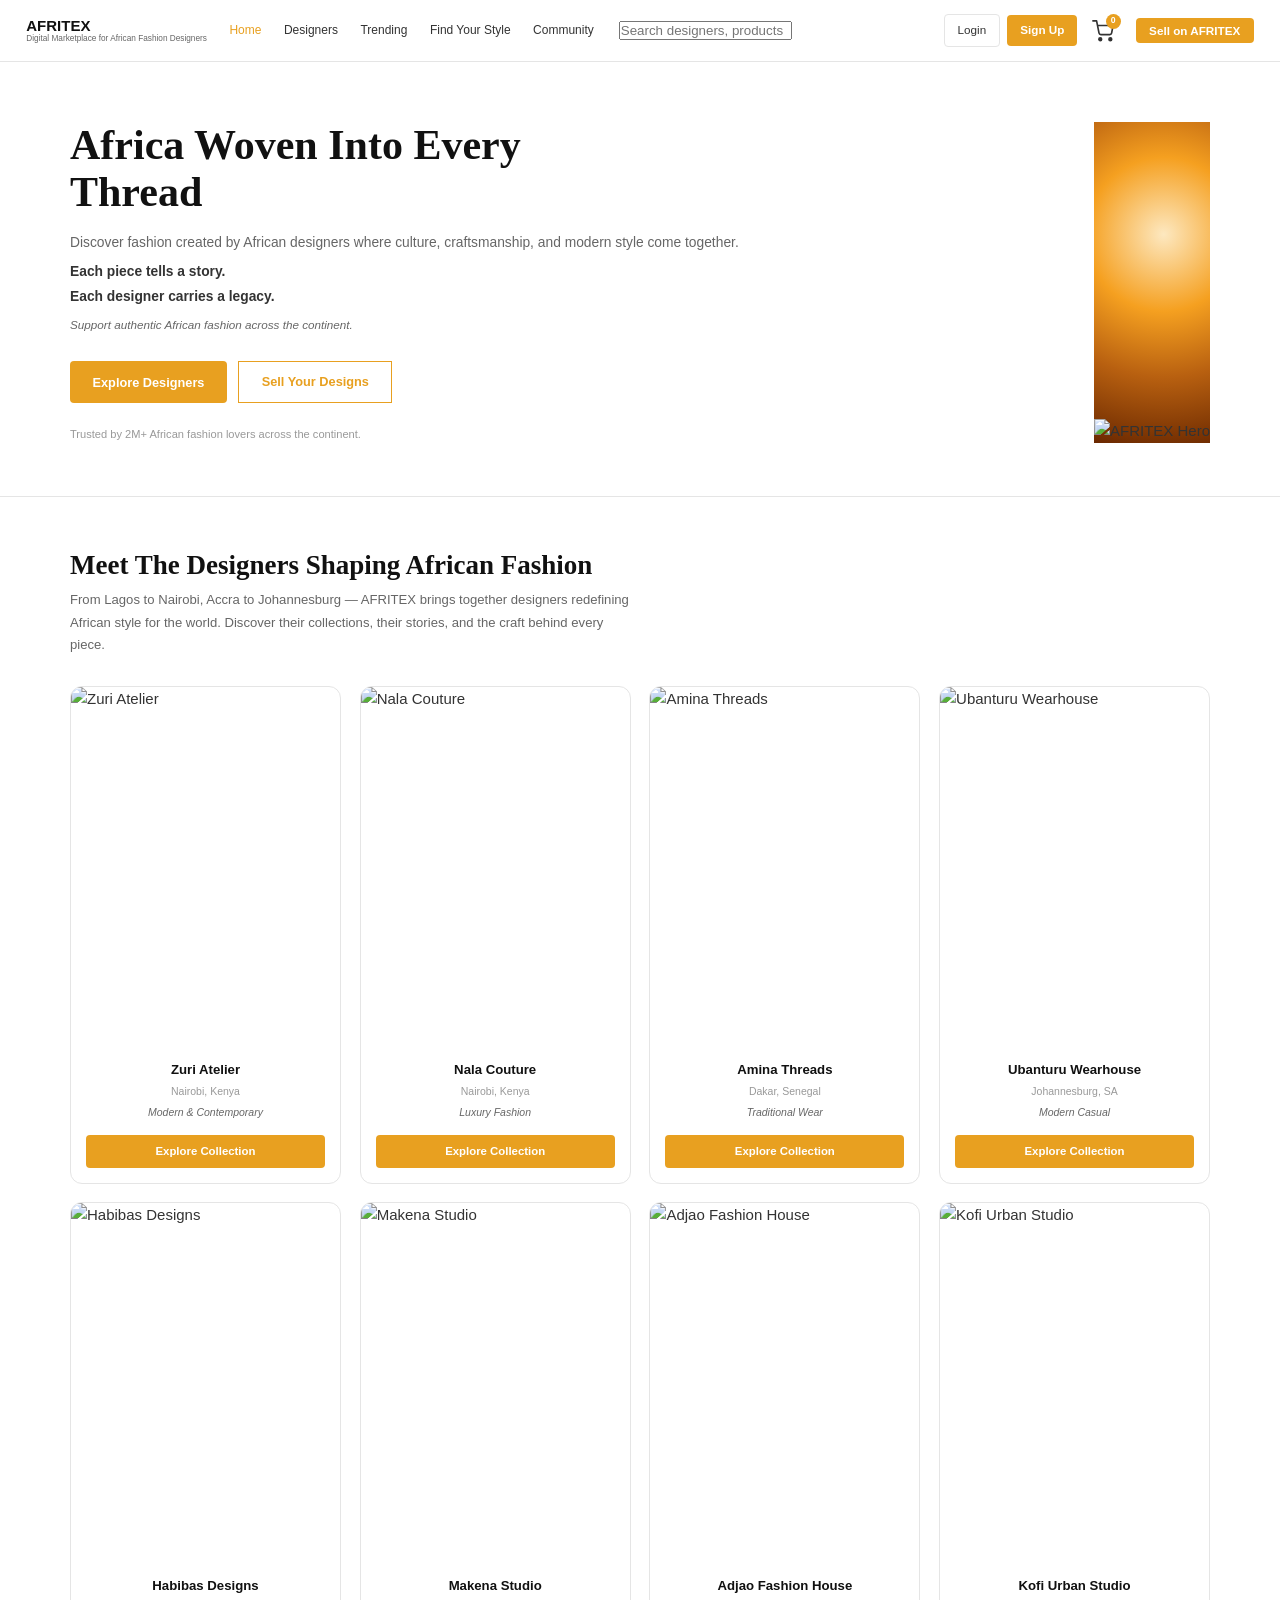
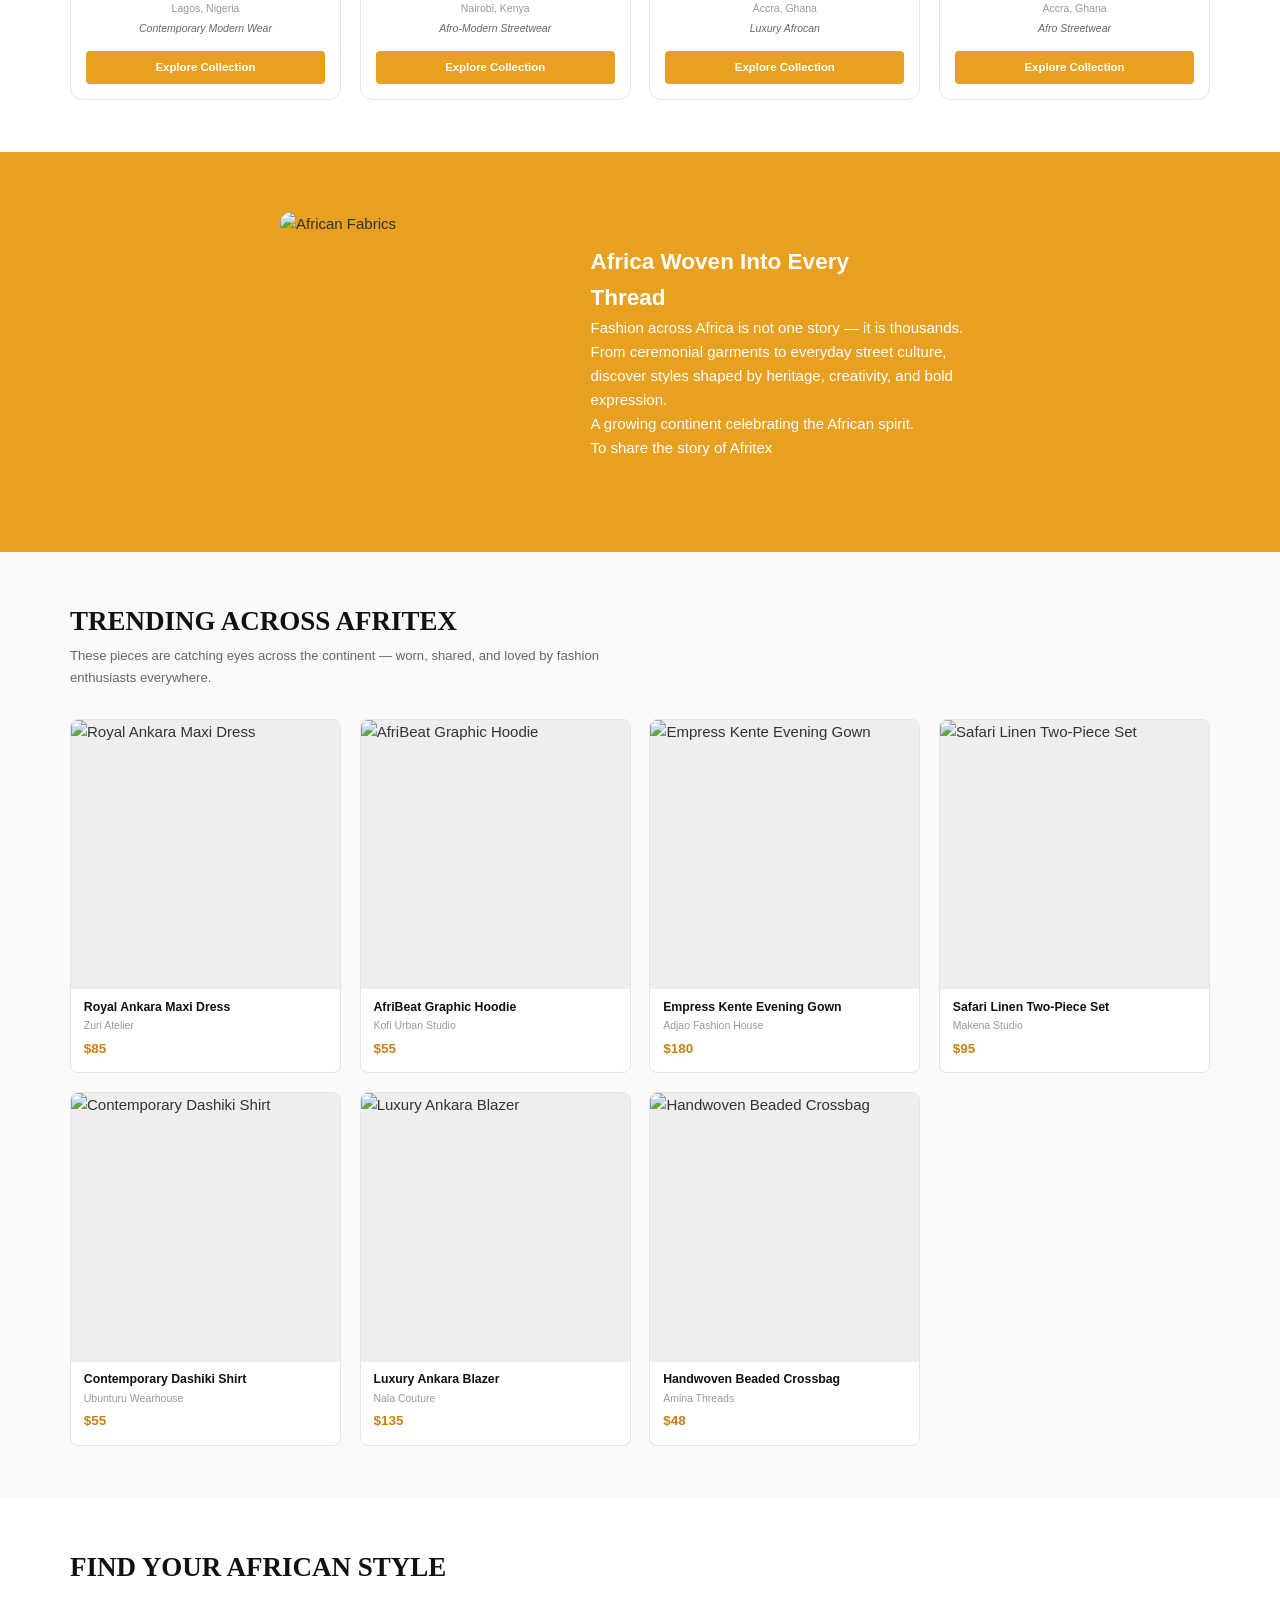
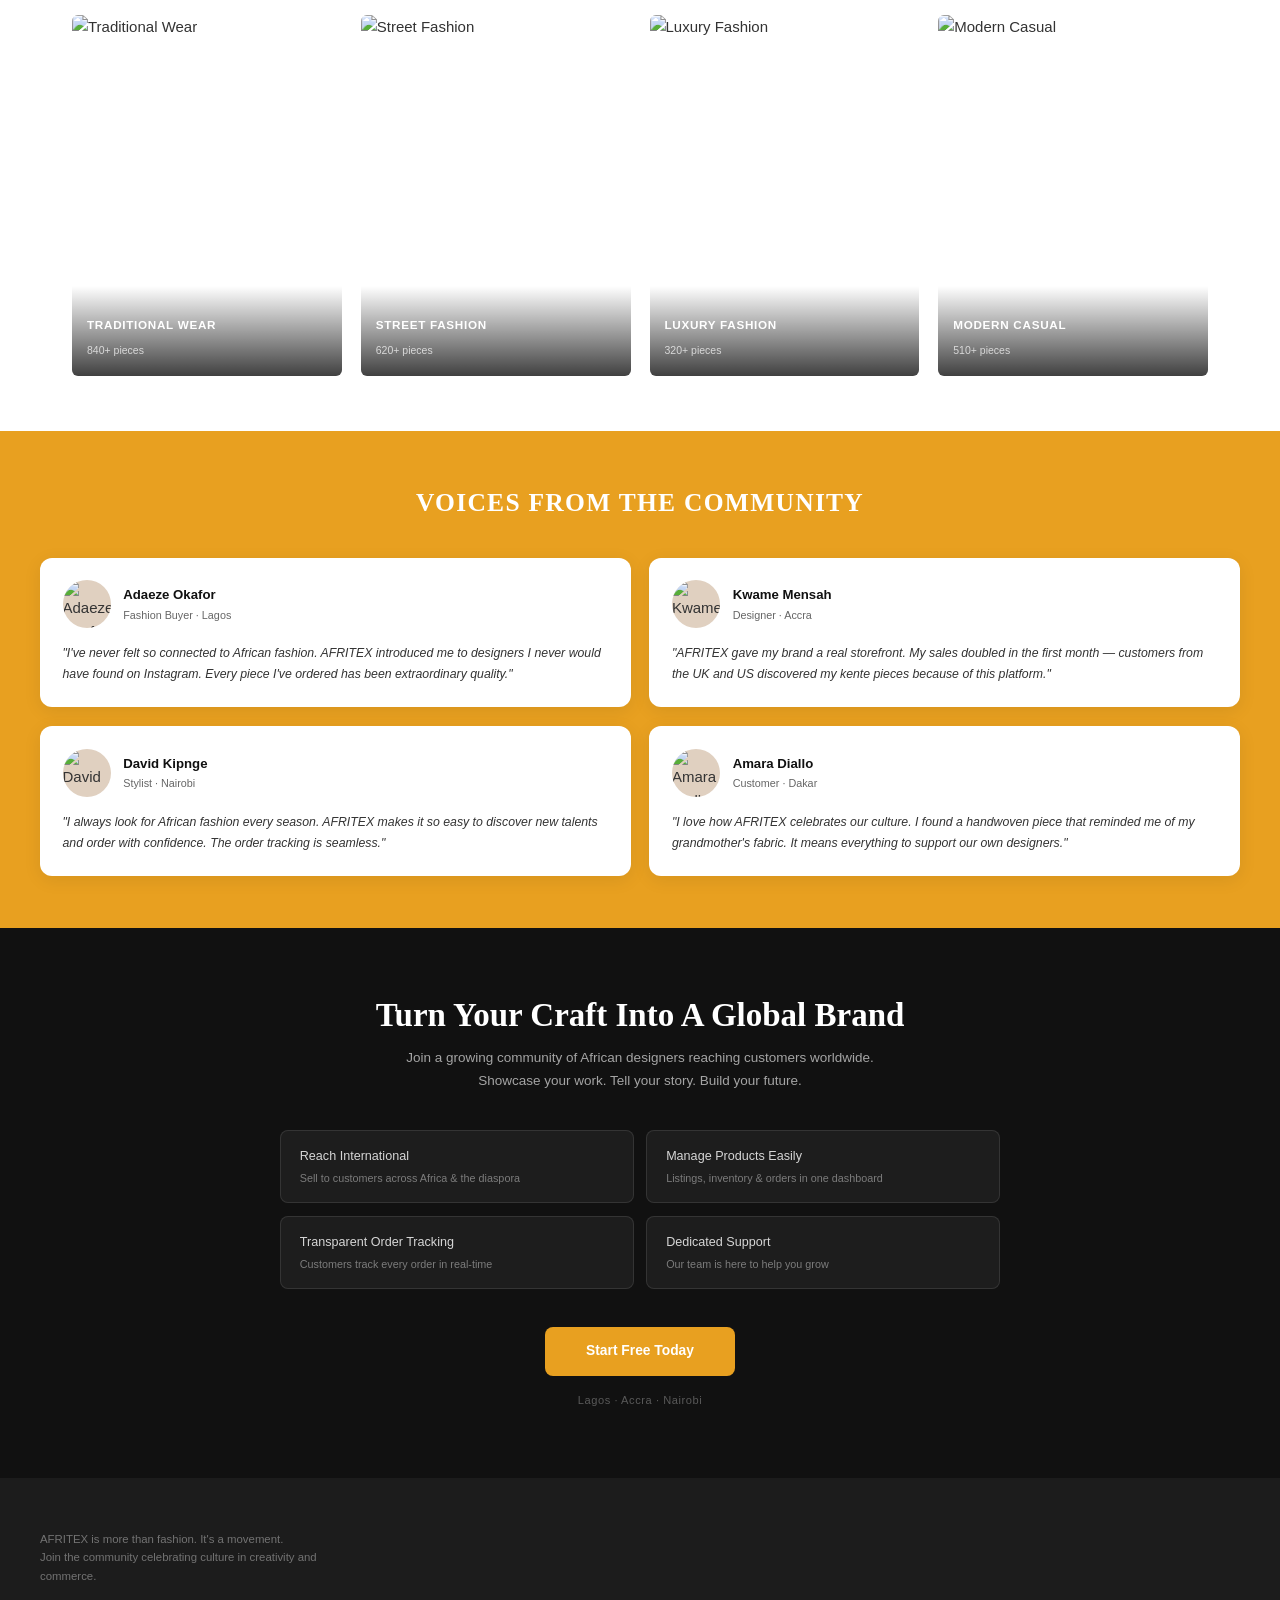
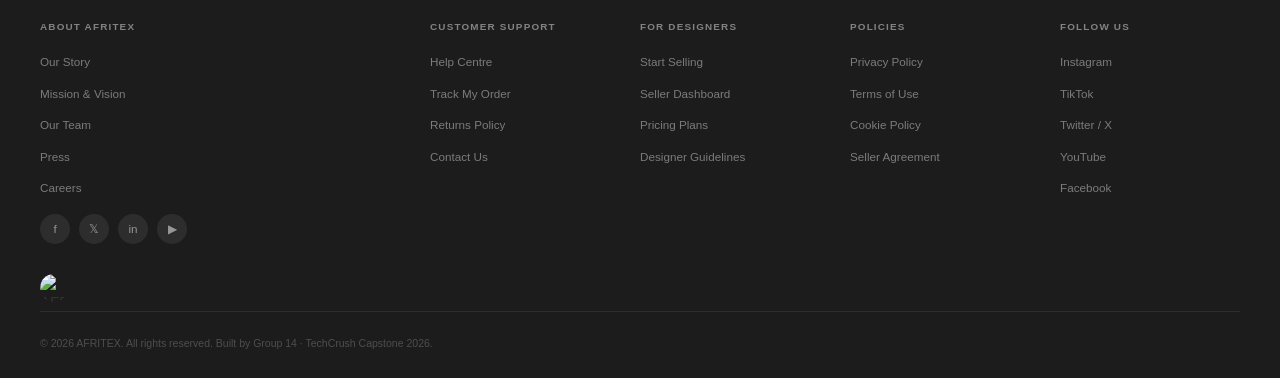
==== index.html @ 6bf1d545 "AFRITEX-GROUP-14-CAPSTONE-PROJECT" ====
<!DOCTYPE html>
<html lang="en">
<head>
  <meta charset="UTF-8"/>
  <meta name="viewport" content="width=device-width, initial-scale=1.0"/>
  <title>AFRITEX — Africa Woven Into Every Thread</title>
  <link rel="stylesheet" href="styles/style.css"/>

  <style>
    /* ── CART FIX ── */
    .topbar-cart {
      position: relative;
      display: flex; align-items: center; justify-content: center;
      width: 36px; height: 36px; cursor: pointer;
    }
    .topbar-cart svg { width: 22px; height: 22px; }
    .cart-badge {
      position: absolute; top: 1px; right: 0px;
      width: 15px; height: 15px;
      background: #E8A020; color: #fff;
      font-size: .58rem; font-weight: 700; border-radius: 50%;
      display: flex; align-items: center; justify-content: center;
      font-family: 'Poppins', sans-serif;
    }

    /* ── HERO IMAGE ── */
    .hero-image {
      width: 210px; height: 210px; border-radius: 50%;
      overflow: hidden; flex-shrink: 0;
    }
    .hero-img-wrap {
      width: 100%; height: 100%;
      background: radial-gradient(circle at 60% 35%, #fde8c0 0%, #f5a020 35%, #b86010 65%, #6a2800 100%);
      display: flex; align-items: flex-end; justify-content: center; overflow: hidden;
    }
    .hero-img-wrap svg { width: 78%; height: 88%; }

    /* ── DESIGNER PHOTO CARDS ── */
    .designer-card-img { width: 100%; aspect-ratio: 1/1; overflow: hidden; }
    .d-photo {
      width: 100%; height: 100%;
      display: flex; align-items: flex-end; justify-content: center; overflow: hidden;
    }
    .d-photo svg { width: 70%; height: 88%; }
    .dp1 { background: linear-gradient(170deg,#e0b090 0%,#a06040 45%,#5a2810 100%); }
    .dp2 { background: linear-gradient(170deg,#c89870 0%,#886040 45%,#4a2810 100%); }
    .dp3 { background: linear-gradient(170deg,#e8d0a0 0%,#c09860 45%,#785828 100%); }
    .dp4 { background: linear-gradient(170deg,#b07850 0%,#784830 45%,#3a1808 100%); }
    .dp5 { background: linear-gradient(170deg,#c08860 0%,#885040 45%,#502018 100%); }
    .dp6 { background: linear-gradient(170deg,#d0a878 0%,#a07040 45%,#603018 100%); }
    .dp7 { background: linear-gradient(170deg,#c08870 0%,#906050 45%,#502818 100%); }
    .dp8 { background: linear-gradient(170deg,#b89070 0%,#906850 45%,#504030 100%); }

    /* ── PRODUCT PHOTOS ── */
    .product-card-img { width: 100%; aspect-ratio: 1/1; overflow: hidden; }
    .p-photo {
      width: 100%; height: 100%;
      display: flex; align-items: center; justify-content: center;
    }
    .p-photo svg { width: 58%; height: 72%; filter: drop-shadow(0 6px 14px rgba(0,0,0,.28)); }
    .pp1 { background: linear-gradient(145deg,#f5a030 0%,#c06010 50%,#7a3000 100%); }
    .pp2 { background: linear-gradient(145deg,#2a5a20 0%,#183a10 55%,#0a1808 100%); }
    .pp3 { background: linear-gradient(145deg,#4a1060 0%,#2a0838 55%,#180420 100%); }
    .pp4 { background: linear-gradient(145deg,#c0a020 0%,#806800 55%,#403400 100%); }
    .pp5 { background: linear-gradient(145deg,#183860 0%,#102040 55%,#081018 100%); }
    .pp6 { background: linear-gradient(145deg,#8a1010 0%,#501010 55%,#280808 100%); }
    .pp7 { background: linear-gradient(145deg,#285020 0%,#183810 55%,#0c2008 100%); }

    /* ── STYLE CARDS ── */
    .style-card { border-radius:8px; overflow:hidden; position:relative; aspect-ratio:3/4; cursor:pointer; }
    .s-photo {
      width:100%; height:100%;
      display:flex; align-items:flex-end; justify-content:center;
      overflow:hidden; transition: transform .35s ease;
    }
    .style-card:hover .s-photo { transform: scale(1.05); }
    .s-photo svg { width:65%; height:82%; }
    .sp1 { background: linear-gradient(165deg,#c8a060 10%,#7a4820 55%,#2a1008 100%); }
    .sp2 { background: linear-gradient(165deg,#6080c0 10%,#304080 55%,#101840 100%); }
    .sp3 { background: linear-gradient(165deg,#d4a870 10%,#8a5830 55%,#3a2010 100%); }
    .sp4 { background: linear-gradient(165deg,#b088c0 10%,#6a3880 55%,#2a1040 100%); }

    /* ── FEATURE BANNER IMG ── */
    .feat-img-box {
      width:100%; height:100%; min-height:340px;
      background: linear-gradient(155deg,#1a0a00 0%,#6a2a08 35%,#d08018 65%,#f5b030 85%,#e8c860 100%);
      display:flex; align-items:flex-end; justify-content:center; overflow:hidden;
    }
    .feat-img-box svg { width:52%; height:86%; }

    /* ── TESTIMONIAL AVATARS ── */
    .testimonial-avatar {
      width:48px; height:48px; border-radius:50%;
      overflow:hidden; flex-shrink:0;
      display:flex; align-items:flex-end; justify-content:center;
    }
    .testimonial-avatar svg { width:80%; height:85%; }
    .tav1 { background: linear-gradient(155deg,#d4906a,#8a4820); }
    .tav2 { background: linear-gradient(155deg,#a07850,#503818); }
    .tav3 { background: linear-gradient(155deg,#c8a878,#785838); }
    .tav4 { background: linear-gradient(155deg,#b07858,#603828); }
  </style>
</head>
<body>

  <!-- ═══════════════════════════════════════
       MOBILE NAV OVERLAY
  ═══════════════════════════════════════ -->
  <nav class="mobile-nav" id="mobileNav">
    <a href="#designers">Designers</a>
    <a href="#trending">Trending</a>
    <a href="#styles">Find Your Style</a>
    <a href="#community">Community</a>
    <div class="mobile-auth">
      <a href="pages/customersignin.html" class="btn-login-mobile">Login</a>
      <a href="pages/customersignup.html" class="btn-signup-mobile">Sign Up</a>
    </div>
    <a href="pages/designersignup.html" class="btn-sell mobile-sell">Sell on AFRITEX</a>
  </nav>

  <!-- ═══════════════════════════════════════
       TOPBAR
  ═══════════════════════════════════════ -->
  <header class="topbar" id="topbar">
    <div class="topbar-inner">

      <!-- Logo -->
      <a href="index.html" class="topbar-logo">
        <div class="logo-text-wrap">
          <span class="logo-name">AFRITEX</span>
          <span class="logo-sub">Digital Marketplace for African Fashion Designers</span>
        </div>
      </a>

      <!-- Nav -->
      <nav class="topbar-nav">
        <a href="index.html" class="active">Home</a>
        <a href="#designers">Designers</a>
        <a href="#trending">Trending</a>
        <a href="#styles">Find Your Style</a>
        <a href="#community">Community</a>
      </nav>
      <nav class="navbar">
  <input type="text" placeholder="Search designers, products" />
</nav>
      <!-- SHOPPING CART SVG -->
      <div 
        <svg viewBox="0 0 24 24" fill="none" xmlns="http://www.w3.org/2000/svg">
          <path d="M1 1h4l2.68 13.39a2 2 0 0 0 2 1.61h9.72a2 2 0 0 0 2-1.61L23 6H6"
                stroke="#333" stroke-width="1.8" stroke-linecap="round" stroke-linejoin="round"/>
          <circle cx="9" cy="21" r="1.5" fill="#333"/>
          <circle cx="20" cy="21" r="1.5" fill="#333"/>
        </svg>
      </div>
      <!-- Actions -->
      <div class="topbar-actions">
        <a href="pages/customersignin.html" class="btn-login">Login</a>
        <a href="pages/customersignup.html" class="btn-signup">Sign Up</a>

        <!-- Cart -->
        <div class="topbar-cart">
          <svg viewBox="0 0 24 24" fill="none" stroke="#333" stroke-width="1.8" stroke-linecap="round" stroke-linejoin="round">
            <path d="M1 1h4l2.68 13.39a2 2 0 0 0 2 1.61h9.72a2 2 0 0 0 2-1.61L23 6H6"/>
            <circle cx="9" cy="21" r="1.5" fill="#333"/>
            <circle cx="20" cy="21" r="1.5" fill="#333"/>
          </svg>
          <span class="cart-badge">0</span>
        </div>

        <!-- Hamburger -->
        <button class="hamburger-btn" onclick="toggleMobileNav()">
  <span></span>
  <span></span>
  <span></span>
</button>
      </div>
      <button class="btn-sell"> <a href="pages/designersignup.html">Sell on AFRITEX</a></button>
    </div>
  </header>

  <!-- ═══════════════════════════════════════
       HERO
  ═══════════════════════════════════════ -->
  <section class="hero">
    <div class="hero-content reveal">
      <h1 class="hero-title">Africa Woven Into Every<br/>Thread</h1>
      <p class="hero-subtitle">
        Discover fashion created by African designers where culture,
        craftsmanship, and modern style come together.
        <strong>Each piece tells a story.<br/>Each designer carries a legacy.</strong>
      </p>
      <p class="hero-tagline">Support authentic African fashion across the continent.</p>
      <div class="hero-actions">
        <button class="btn-explore">Explore Designers</button>
        <a href="pages/designerdashboard.html" class="btn-sell-designs">Sell Your Designs</a>
      </div>
      <p class="hero-stats">Trusted by 2M+ African fashion lovers across the continent.</p>
    </div>

    <div class="hero-img-wrap reveal">
      <img src="images/Afritex Logo.png" alt="AFRITEX Hero" class="hero-img"/>
    </div>
  </section>

  <hr class="divider"/>

  <!-- ═══════════════════════════════════════
       DESIGNERS SECTION
  ═══════════════════════════════════════ -->
  <section class="designers-section" id="designers">
    <div class="section-wrap">

      <div class="section-header reveal">
        <h2 class="section-title-lg">Meet The Designers Shaping African Fashion</h2>
        <p class="section-desc">From Lagos to Nairobi, Accra to Johannesburg — AFRITEX brings together designers redefining African style for the world. Discover their collections, their stories, and the craft behind every piece.</p>
      </div>

      <!-- Row 1 -->
      <div class="designers-grid">

        <div class="card reveal">
          <img src="images/Zuri Atelier Image.png" alt="Zuri Atelier"/>
          <div class="designer-card-body">
            <div class="designer-name">Zuri Atelier</div>
            <div class="designer-location">Nairobi, Kenya</div>
            <div class="designer-tag">Modern &amp; Contemporary</div>
            <a href="#" class="btn-explore-sm">Explore Collection</a>
          </div>
        </div>

        <div class="card reveal">
          <img src="images/Nala Couture Image.png" alt="Nala Couture"/>
          <div class="designer-card-body">
            <div class="designer-name">Nala Couture</div>
            <div class="designer-location">Nairobi, Kenya</div>
            <div class="designer-tag">Luxury Fashion</div>
            <a href="#" class="btn-explore-sm">Explore Collection</a>
          </div>
        </div>

        <div class="card reveal">
          <img src="images/Amina Threads.png" alt="Amina Threads"/>
          <div class="designer-card-body">
            <div class="designer-name">Amina Threads</div>
            <div class="designer-location">Dakar, Senegal</div>
            <div class="designer-tag">Traditional Wear</div>
            <a href="#" class="btn-explore-sm">Explore Collection</a>
          </div>
        </div>

        <div class="card reveal">
          <img src="images/Ubanturu Image.png" alt="Ubanturu Wearhouse"/>
          <div class="designer-card-body">
            <div class="designer-name">Ubanturu Wearhouse</div>
            <div class="designer-location">Johannesburg, SA</div>
            <div class="designer-tag">Modern Casual</div>
            <a href="#" class="btn-explore-sm">Explore Collection</a>
          </div>
        </div>
      </div>
      <!-- /row 1 -->

      <!-- Row 2 -->
      <div class="designers-grid" style="margin-top:1.25rem;">

        <div class="card reveal">
          <img src="images/Habiba image.png" alt="Habibas Designs"/>
          <div class="designer-card-body">
            <div class="designer-name">Habibas Designs</div>
            <div class="designer-location">Lagos, Nigeria</div>
            <div class="designer-tag">Contemporary Modern Wear</div>
            <a href="#" class="btn-explore-sm">Explore Collection</a>
          </div>
        </div>

        <div class="card reveal">
          <img src="images/makana image.png" alt="Makena Studio"/>
          <div class="designer-card-body">
            <div class="designer-name">Makena Studio</div>
            <div class="designer-location">Nairobi, Kenya</div>
            <div class="designer-tag">Afro-Modern Streetwear</div>
            <a href="#" class="btn-explore-sm">Explore Collection</a>
          </div>
        </div>

        <div class="card reveal">
          <img src="images/Adjao Image.png" alt="Adjao Fashion House"/>
          <div class="designer-card-body">
            <div class="designer-name">Adjao Fashion House</div>
            <div class="designer-location">Accra, Ghana</div>
            <div class="designer-tag">Luxury Afrocan</div>
            <a href="#" class="btn-explore-sm">Explore Collection</a>
          </div>
        </div>

        <div class="card reveal">
          <img src="images/Kofi image.png" alt="Kofi Urban Studio"/>
          <div class="designer-card-body">
            <div class="designer-name">Kofi Urban Studio</div>
            <div class="designer-location">Accra, Ghana</div>
            <div class="designer-tag">Afro Streetwear</div>
            <a href="#" class="btn-explore-sm">Explore Collection</a>
          </div>
        </div>

      </div><!-- /row 2 -->

    </div>
  </section>

  <!-- ═══════════════════════════════════════
       FEATURE BANNER
  ═══════════════════════════════════════ -->
  <section class="feature-banner">
    <div class="feature-banner-inner">

      <div class="feature-banner-img">
        <img src="images/Fabrics image.png" alt="African Fabrics"/>
      </div>

      <div class="feature-banner-content reveal">
        <h2 class="feature-banner-title">Africa Woven Into Every<br/>Thread</h2>
        <p class="feature-banner-desc">Fashion across Africa is not one story — it is thousands. From ceremonial garments to everyday street culture, discover styles shaped by heritage, creativity, and bold expression.</p>
        <p class="feature-banner-sub">A growing continent celebrating the African spirit.</p>
        <a href="#" class="btn-banner">To share the story of Afritex</a>
      </div>

    </div>
  </section>

  <!-- ═══════════════════════════════════════
       TRENDING
  ═══════════════════════════════════════ -->
  <section class="trending-section" id="trending">
    <div class="section-wrap">

      <div class="section-header reveal">
        <h2 class="section-title-lg">TRENDING ACROSS AFRITEX</h2>
        <p class="section-desc">These pieces are catching eyes across the continent — worn, shared, and loved by fashion enthusiasts everywhere.</p>
      </div>

      <div class="trending-grid">

        <div class="product-card reveal">
          <div class="product-card-img">
            <img src="images/royal ankara.png" alt="Royal Ankara Maxi Dress"/>
          </div>
          <div class="product-card-body">
            <div class="product-name">Royal Ankara Maxi Dress</div>
            <div class="product-designer">Zuri Atelier</div>
            <div class="product-price">$85</div>
          </div>
        </div>

        <div class="product-card reveal">
          <div class="product-card-img">
            <img src="images/afrostreet.png" alt="AfriBeat Graphic Hoodie"/>
          </div>
          <div class="product-card-body">
            <div class="product-name">AfriBeat Graphic Hoodie</div>
            <div class="product-designer">Kofi Urban Studio</div>
            <div class="product-price">$55</div>
          </div>
        </div>

        <div class="product-card reveal">
          <div class="product-card-img">
            <img src="images/empress kente.png" alt="Empress Kente Evening Gown"/>
          </div>
          <div class="product-card-body">
            <div class="product-name">Empress Kente Evening Gown</div>
            <div class="product-designer">Adjao Fashion House</div>
            <div class="product-price">$180</div>
          </div>
        </div>

        <div class="product-card reveal">
          <div class="product-card-img">
            <img src="images/safari linen.png" alt="Safari Linen Two-Piece Set"/>
          </div>
          <div class="product-card-body">
            <div class="product-name">Safari Linen Two-Piece Set</div>
            <div class="product-designer">Makena Studio</div>
            <div class="product-price">$95</div>
          </div>
        </div>

        <div class="product-card reveal">
          <div class="product-card-img">
            <img src="images/dansiki shirt.png" alt="Contemporary Dashiki Shirt"/>
          </div>
          <div class="product-card-body">
            <div class="product-name">Contemporary Dashiki Shirt</div>
            <div class="product-designer">Ubunturu Wearhouse</div>
            <div class="product-price">$55</div>
          </div>
        </div>

        <div class="product-card reveal">
          <div class="product-card-img">
            <img src="images/ankara blazer.png" alt="Luxury Ankara Blazer"/>
          </div>
          <div class="product-card-body">
            <div class="product-name">Luxury Ankara Blazer</div>
            <div class="product-designer">Nala Couture</div>
            <div class="product-price">$135</div>
          </div>
        </div>

        <div class="product-card reveal">
          <div class="product-card-img">
            <img src="images/handwoven crossbag.png" alt="Handwoven Beaded Crossbag"/>
          </div>
          <div class="product-card-body">
            <div class="product-name">Handwoven Beaded Crossbag</div>
            <div class="product-designer">Amina Threads</div>
            <div class="product-price">$48</div>
          </div>
        </div>

      </div>
    </div>
  </section>

  <!-- ═══════════════════════════════════════
       FIND YOUR STYLE
  ═══════════════════════════════════════ -->
  <section class="style-section" id="styles">
    <div class="section-wrap">

      <div class="section-header reveal">
        <h2 class="section-title-lg">FIND YOUR AFRICAN STYLE</h2>
      </div>

      <div class="style-grid">

        <div class="style-card reveal">
          <img src="images/traditional wear.png" alt="Traditional Wear"/>
          <div class="style-card-overlay">
            <span class="style-card-label">Traditional Wear</span>
            <span class="style-card-count">840+ pieces</span>
          </div>
        </div>

        <div class="style-card reveal">
          <img src="images/street fashion.png" alt="Street Fashion"/>
          <div class="style-card-overlay">
            <span class="style-card-label">Street Fashion</span>
            <span class="style-card-count">620+ pieces</span>
          </div>
        </div>

        <div class="style-card reveal">
          <img src="images/luxury fashion.png" alt="Luxury Fashion"/>
          <div class="style-card-overlay">
            <span class="style-card-label">Luxury Fashion</span>
            <span class="style-card-count">320+ pieces</span>
          </div>
        </div>

        <div class="style-card reveal">
          <img src="images/modern casual.png" alt="Modern Casual"/>
          <div class="style-card-overlay">
            <span class="style-card-label">Modern Casual</span>
            <span class="style-card-count">510+ pieces</span>
          </div>
        </div>

      </div>
    </div>
  </section>

  <!-- ═══════════════════════════════════════
       COMMUNITY TESTIMONIALS
  ═══════════════════════════════════════ -->
  <section class="community-section" id="community">
    <div class="community-inner">
      <h2 class="community-title reveal">VOICES FROM THE COMMUNITY</h2>

      <div class="testimonials-grid">

        <div class="testimonial-card reveal">
          <div class="testimonial-header">
            <div class="testimonial-avatar">
              <img src="images/Adaeze Okafor Image.png" alt="Adaeze Okafor"/>
            </div>
            <div>
              <div class="testimonial-name">Adaeze Okafor</div>
              <div class="testimonial-role">Fashion Buyer · Lagos</div>
            </div>
          </div>
          <p class="testimonial-text">"I've never felt so connected to African fashion. AFRITEX introduced me to designers I never would have found on Instagram. Every piece I've ordered has been extraordinary quality."</p>
        </div>

        <div class="testimonial-card reveal">
          <div class="testimonial-header">
            <div class="testimonial-avatar">
              <img src="images/Amina Threads Image.png" alt="Kwame Mensah"/>
            </div>
            <div>
              <div class="testimonial-name">Kwame Mensah</div>
              <div class="testimonial-role">Designer · Accra</div>
            </div>
          </div>
          <p class="testimonial-text">"AFRITEX gave my brand a real storefront. My sales doubled in the first month — customers from the UK and US discovered my kente pieces because of this platform."</p>
        </div>

        <div class="testimonial-card reveal">
          <div class="testimonial-header">
            <div class="testimonial-avatar">
              <img src="images/david Njo Image.png" alt="David Kipnge"/>
            </div>
            <div>
              <div class="testimonial-name">David Kipnge</div>
              <div class="testimonial-role">Stylist · Nairobi</div>
            </div>
          </div>
          <p class="testimonial-text">"I always look for African fashion every season. AFRITEX makes it so easy to discover new talents and order with confidence. The order tracking is seamless."</p>
        </div>

        <div class="testimonial-card reveal">
          <div class="testimonial-header">
            <div class="testimonial-avatar">
              <img src="images/Amino Diallo.png" alt="Amara Diallo"/>
            </div>
            <div>
              <div class="testimonial-name">Amara Diallo</div>
              <div class="testimonial-role">Customer · Dakar</div>
            </div>
          </div>
          <p class="testimonial-text">"I love how AFRITEX celebrates our culture. I found a handwoven piece that reminded me of my grandmother's fabric. It means everything to support our own designers."</p>
        </div>

      </div>
    </div>
  </section>

  <!-- ═══════════════════════════════════════
       CTA SECTION
  ═══════════════════════════════════════ -->
  <section class="cta-section">
    <div class="cta-inner">
      <h2 class="cta-title reveal">Turn Your Craft Into A Global Brand</h2>
      <p class="cta-subtitle reveal">Join a growing community of African designers reaching customers worldwide.<br/>Showcase your work. Tell your story. Build your future.</p>
      <div class="cta-features reveal">
        <div class="cta-feature-item">Reach International<span>Sell to customers across Africa &amp; the diaspora</span></div>
        <div class="cta-feature-item">Manage Products Easily<span>Listings, inventory &amp; orders in one dashboard</span></div>
        <div class="cta-feature-item">Transparent Order Tracking<span>Customers track every order in real-time</span></div>
        <div class="cta-feature-item">Dedicated Support<span>Our team is here to help you grow</span></div>
      </div>
      <a href="pages/designersignup.html" class="btn-cta-gold reveal">Start Free Today</a>

      <p class="cta-tagline reveal">Lagos · Accra · Nairobi</p>
    </div>
  </section>

  <!-- ═══════════════════════════════════════
       FOOTER
  ═══════════════════════════════════════ -->
  <footer>
    <div class="footer-inner">
      <p class="footer-tagline-text">AFRITEX is more than fashion. It's a movement.<br/>Join the community celebrating culture in creativity and commerce.</p>

      <div class="footer-grid">
        <div class="footer-col">
          <h4>About AFRITEX</h4>
          <ul>
            <li><a href="#">Our Story</a></li>
            <li><a href="#">Mission &amp; Vision</a></li>
            <li><a href="#">Our Team</a></li>
            <li><a href="#">Press</a></li>
            <li><a href="#">Careers</a></li>
          </ul>
          <div class="footer-social">
            <div class="social-icon">f</div>
            <div class="social-icon">𝕏</div>
            <div class="social-icon">in</div>
            <div class="social-icon">▶</div>
          </div>
        </div>
        <div class="footer-col">
          <h4>Customer Support</h4>
          <ul>
            <li><a href="#">Help Centre</a></li>
            <li><a href="#">Track My Order</a></li>
            <li><a href="#">Returns Policy</a></li>
            <li><a href="#">Contact Us</a></li>
          </ul>
        </div>
        <div class="footer-col">
          <h4>For Designers</h4>
          <ul>
            <li><a href="pages/designersignup.html">Start Selling</a></li>
            <li><a href="#">Seller Dashboard</a></li>
            <li><a href="#">Pricing Plans</a></li>
            <li><a href="#">Designer Guidelines</a></li>
          </ul>
        </div>
        <div class="footer-col">
          <h4>Policies</h4>
          <ul>
            <li><a href="#">Privacy Policy</a></li>
            <li><a href="#">Terms of Use</a></li>
            <li><a href="#">Cookie Policy</a></li>
            <li><a href="#">Seller Agreement</a></li>
          </ul>
        </div>
        <div class="footer-col">
          <h4>Follow Us</h4>
          <ul>
            <li><a href="#">Instagram</a></li>
            <li><a href="#">TikTok</a></li>
            <li><a href="#">Twitter / X</a></li>
            <li><a href="#">YouTube</a></li>
            <li><a href="#">Facebook</a></li>
          </ul>
        </div>
      </div>
<div class="footer-brand-row">
        <img src="images/afritex logo.jpeg" alt="AFRITEX" class="footer-logo-img"/>
      </div>
      <div class="footer-bottom">
        <span class="footer-bottom-text">© 2026 AFRITEX. All rights reserved. Built by Group 14 · TechCrush Capstone 2026.</span>
      </div>

    </div>
  </footer>

  <script src="scripts/script.js"></script>
</body>
</html>
---- styles/style.css ----
/* ── VARIABLES ── */
:root {
  --gold:        #E8A020;
  --gold-dark:   #C88010;
  --gold-light:  #FFF3DC;
  --black:       #111111;
  --dark-footer: #1C1C1C;
  --white:       #FFFFFF;
  --off-white:   #FAFAFA;
  --border:      #E5E5E5;
  --text:        #333333;
  --muted:       #666666;
  --light:       #999999;
  --radius-sm:   4px;
  --radius-md:   8px;
  --radius-lg:   12px;
  --shadow:      0 2px 12px rgba(0,0,0,.07);
  --shadow-lg:   0 8px 32px rgba(0,0,0,.12);
  --font-head:   'Playfair Display', serif;
  --font-body:   'DM Sans', sans-serif;
  --font-ui:     'Poppins', sans-serif;
}

/* ── RESET ── */
*, *::before, *::after { box-sizing: border-box; margin: 0; padding: 0; }
html { scroll-behavior: smooth; font-size: 15px; }
body { font-family: var(--font-body); color: var(--text); background: var(--white); overflow-x: hidden; line-height: 1.6; }
a { text-decoration: none; color: inherit; }
ul { list-style: none; }
button { cursor: pointer; font-family: var(--font-ui); border: none; outline: none; background: none; }
img { max-width: 100%; display: block; }

/* ── SCROLL REVEAL ── */
.reveal {
  opacity: 0;
  transform: translateY(22px);
  transition: opacity .6s ease, transform .6s ease;
}
.reveal.visible { opacity: 1; transform: translateY(0); }

/* ══════════════════════════════════════
   MOBILE NAV
══════════════════════════════════════ */
.mobile-nav {
  display: none;
  position: fixed;
  top: 62px; left: 0; right: 0; bottom: 0;
  background: var(--white);
  z-index: 190;
  flex-direction: column;
  padding: 1.5rem;
  overflow-y: auto;
}
.mobile-nav.open { display: flex; }
.mobile-nav a {
  font-family: var(--font-ui); font-size: .92rem; font-weight: 500;
  color: var(--text); padding: .9rem 0;
  border-bottom: 1px solid var(--border);
  transition: color .2s;
}
.mobile-nav a:hover { color: var(--gold); }

/* Mobile auth buttons */
.mobile-auth {
  display: flex; gap: .75rem;
  margin-top: 1.25rem; padding-top: 1rem;
  border-top: 1px solid var(--border);
}
.btn-login-mobile,
.btn-signup-mobile {
  flex: 1; text-align: center;
  padding: .65rem; border-radius: var(--radius-sm);
  font-family: var(--font-ui); font-size: .82rem; font-weight: 600;
  transition: all .2s;
}
.btn-login-mobile {
  background: var(--white); color: var(--text);
  border: 1.5px solid var(--border);
}
.btn-login-mobile:hover { border-color: var(--gold); color: var(--gold); }
.btn-signup-mobile {
  background: var(--gold); color: var(--white); border: none;
}
.btn-signup-mobile:hover { background: var(--gold-dark); }
.mobile-sell {
  display: block !important;
  margin-top: .75rem; text-align: center;
  background: var(--gold); color: var(--white) !important;
  padding: .65rem; border-radius: var(--radius-sm);
  font-family: var(--font-ui); font-size: .82rem; font-weight: 600;
  border: none; border-bottom: none !important;
}
.navbar {
  display: flex;
  justify-content: space-between;
  align-items: center;
  padding: 10px;
}

.nav-menu {
  display: flex;
  gap: 20px;
}

/* hide menu on small screen */
@media (max-width: 768px) {
  .nav-menu {
    display: none;
    flex-direction: column;
  }

  .nav-menu.active {
    display: flex;
  }

  .hamburger {
    cursor: pointer;
    font-size: 24px;
  }
}

/* ══════════════════════════════════════
   TOPBAR
══════════════════════════════════════ */
.topbar {
  background: var(--white);
  border-bottom: 1px solid var(--border);
  position: sticky; top: 0; z-index: 200;
  height: 62px;
  transition: box-shadow .3s;
}
.topbar-inner {
  max-width: 1280px; margin: 0 auto;
  padding: 0 1.75rem; height: 100%;
  display: flex; align-items: center; gap: 1rem;
}

/* Logo */
.topbar-logo {
  display: flex; align-items: center; gap: .5rem;
  flex-shrink: 0; text-decoration: none;
}
.topbar-logo img {
  width: 40px; height: 40px;
  object-fit: contain; border-radius: 50%;
}
.logo-text-wrap { display: flex; flex-direction: column; line-height: 1.15; }
.logo-name {
  font-family: var(--font-ui); font-size: 1rem; font-weight: 700; color: var(--black);
}
.logo-sub { font-size: .55rem; color: var(--muted); white-space: nowrap; }

/* Nav */
.topbar-nav {
  display: flex; align-items: center; gap: 1.5rem; margin-left: .5rem;
}
.topbar-nav a {
  font-family: var(--font-ui); font-size: .8rem; font-weight: 500;
  color: var(--text); white-space: nowrap; transition: color .2s;
}
.topbar-nav a:hover,
.topbar-nav a.active { color: var(--gold); }

/* Search */
.topbar-search {
  flex: 1; max-width: 360px;
  display: flex; align-items: center; gap: .5rem;
  border: 1.5px solid var(--border); border-radius: var(--radius-sm);
  background: #F5F5F5; padding: 0 .75rem; height: 36px;
  transition: border-color .2s;
}
.topbar-search:focus-within { border-color: var(--gold); }
.topbar-search input {
  flex: 1; border: none; background: transparent;
  font-family: var(--font-body); font-size: .8rem; color: var(--text); outline: none;
}
.topbar-search input::placeholder { color: var(--light); }

/* Actions */
.topbar-actions {
  display: flex; align-items: center; gap: .5rem;
  margin-left: auto; flex-shrink: 0;
}
.btn-login {
  font-family: var(--font-ui); font-size: .78rem; font-weight: 500;
  color: var(--text); padding: .38rem .85rem;
  border: 1px solid var(--border); border-radius: var(--radius-sm);
  background: var(--white); transition: all .2s; white-space: nowrap;
}
.btn-login:hover { border-color: var(--gold); color: var(--gold); }

.btn-signup {
  font-family: var(--font-ui); font-size: .78rem; font-weight: 600;
  color: var(--white); background: var(--gold);
  padding: .38rem .85rem; border-radius: var(--radius-sm);
  border: none; transition: background .2s; white-space: nowrap;
}
.btn-signup:hover { background: var(--gold-dark); }

/* Cart */
.topbar-cart {
  position: relative;
  display: flex; align-items: center; justify-content: center;
  width: 36px; height: 36px; cursor: pointer;
}
.topbar-cart svg { width: 20px; height: 20px; }
.cart-badge {
  position: absolute; top: 1px; right: 0;
  width: 15px; height: 15px;
  background: var(--gold); color: #fff;
  font-family: var(--font-ui); font-size: .52rem; font-weight: 700;
  border-radius: 50%; display: flex; align-items: center; justify-content: center;
}

/* Sell btn */
.btn-sell {
  font-family: var(--font-ui); font-size: .78rem; font-weight: 600;
  color: var(--white); background: var(--gold);
  padding: .42rem .9rem; border-radius: var(--radius-sm);
  border: none; white-space: nowrap; transition: background .2s;
}
.btn-sell:hover { background: var(--gold-dark); }

/* ── HAMBURGER BUTTON ── */
.hamburger-btn {
  display: none;              
  flex-direction: column;
  gap: 5px;
  background: none;
  border: none;
  cursor: pointer;
  padding: .3rem;
}

.hamburger-btn span {
  display: block;
  width: 22px;
  height: 2px;
  background: #111;          
  border-radius: 2px;
  transition: all .3s;
}

/* ── SHOW on mobile ── */
@media (max-width: 768px) {
  .hamburger-btn { display: flex; }
}
/* ══════════════════════════════════════
   HERO
══════════════════════════════════════ */
.hero {
  max-width: 1200px; margin: 0 auto;
  padding: 4rem 2rem 3.5rem;
  display: grid;
  grid-template-columns: 1fr auto;
  align-items: center; gap: 3rem;
  
}
.hero-title {
  font-family: var(--font-head); font-size: 2.8rem; font-weight: 800;
  color: var(--black); line-height: 1.12; margin-bottom: 1rem;
}
.hero-subtitle {
  font-size: .92rem; color: var(--muted); line-height: 1.75; margin-bottom: .5rem;
}
.hero-subtitle strong { display: block; color: var(--text); font-weight: 600; margin-top: .35rem; }
.hero-tagline { font-size: .78rem; color: var(--muted); font-style: italic; margin-bottom: 1.75rem; }
.hero-actions { display: flex; gap: .75rem; flex-wrap: wrap; margin-bottom: 1.5rem; }

.btn-explore {
  font-family: var(--font-ui); font-size: .85rem; font-weight: 600;
  color: var(--white); background: var(--gold);
  padding: .65rem 1.5rem; border-radius: var(--radius-sm);
  border: none; transition: background .2s, transform .2s;
}
.btn-explore:hover { background: var(--gold-dark); transform: translateY(-1px); }

.btn-sell-designs {
  font-family: var(--font-ui); font-size: .85rem; font-weight: 600;
  color: var(--gold); background: transparent;
  border: 1.5px solid var(--gold); padding: .65rem 1.5rem;
  
}
.btn-sell-designs:hover { background: var(--gold); color: var(--white); }

.hero-stats { font-size: .74rem; color: var(--light); }

.hero-img-wrap {
  border: transparent;
  background: transparent;
}

/* ── Divider ── */
.divider { border: none; border-top: 1px solid var(--border); }

/* ══════════════════════════════════════
   SHARED SECTION
══════════════════════════════════════ */
.section-wrap { max-width: 1200px; margin: 0 auto; padding: 3.5rem 2rem; }
.section-header { margin-bottom: 2rem; }
.section-title-lg {
  font-family: var(--font-head); font-size: 1.8rem; font-weight: 700;
  color: var(--black); line-height: 1.2; margin-bottom: .5rem;
}
.section-desc { font-size: .875rem; color: var(--muted); line-height: 1.7; max-width: 560px; }

/* ══════════════════════════════════════
   DESIGNERS SECTION
══════════════════════════════════════ */
.designers-section { background: var(--white); }
.designers-grid {
  display: grid;
  grid-template-columns: repeat(4, 1fr);
  gap: 1.25rem;
}

/* Designer Card */
.card {
  background: var(--white); border: 1px solid var(--border);
  border-radius: var(--radius-lg); overflow: hidden;
  transition: box-shadow .25s, transform .25s;
}
.card:hover { box-shadow: var(--shadow-lg); transform: translateY(-4px); }
.card > img {
  width: 100%; aspect-ratio: 3 / 4;
  object-fit: cover; object-position: center top;
  display: block; transition: transform .35s ease;
}
.card:hover > img { transform: scale(1.05); }

.designer-card-body {
  padding: .85rem 1rem 1rem;
  display: flex; flex-direction: column; align-items: center;
  text-align: center; gap: .25rem;
}
.designer-name { font-family: var(--font-ui); font-size: .88rem; font-weight: 700; color: var(--black); }
.designer-location { font-size: .7rem; color: var(--light); }
.designer-tag { font-size: .7rem; color: var(--muted); font-style: italic; margin-bottom: .4rem; }
.btn-explore-sm {
  display: block; width: 100%; text-align: center;
  font-family: var(--font-ui); font-size: .76rem; font-weight: 600;
  color: var(--white); background: var(--gold);
  padding: .48rem .75rem; border-radius: var(--radius-sm);
  transition: background .2s; margin-top: .3rem;
}
.btn-explore-sm:hover { background: var(--gold-dark); }

/* ══════════════════════════════════════
   FEATURE BANNER
══════════════════════════════════════ */
/* ── FEATURE BANNER — using grid ── */
.feature-banner {
  background: #E8A020;
  padding: 2rem;
}

.feature-banner-inner {
  max-width: 780px;
  margin: 0 auto;
  display: grid;                          
  grid-template-columns: 1fr 1.5fr;      
  gap: 2.5rem;
  align-items: center;
  border-radius: 16px;
  padding: 2rem;
}

.feature-banner-img img {
  width: 100%;
  height: 280px;
  object-fit: cover;
  border-radius: 12px;
}

.feature-banner-content {
  display: flex;
  flex-direction: column;
  color: #fff;
}

/* ── RESPONSIVE ── */
@media (max-width: 768px) {
  .feature-banner-inner {
    grid-template-columns: 1fr;   
  }
  .feature-banner-img img {
    height: 200px;
  }
}
/* ══════════════════════════════════════
   TRENDING
══════════════════════════════════════ */
.trending-section { background: var(--off-white); }
.trending-grid {
  display: grid;
  grid-template-columns: repeat(4, 1fr);
  gap: 1.25rem;
}
.product-card {
  background: var(--white); border-radius: var(--radius-md);
  border: 1px solid var(--border); overflow: hidden;
  transition: box-shadow .25s, transform .25s;
}
.product-card:hover { box-shadow: var(--shadow-lg); transform: translateY(-3px); }
.product-card-img {
  width: 100%; aspect-ratio: 4 / 3; overflow: hidden; background: #eee;
}
.product-card-img img {
  width: 100%; height: 100%;
  object-fit: cover; object-position: center;
  display: block; transition: transform .3s ease;
}
.product-card:hover .product-card-img img { transform: scale(1.06); }
.product-card-body { padding: .7rem .85rem .85rem; }
.product-name { font-family: var(--font-ui); font-size: .82rem; font-weight: 600; color: var(--black); margin-bottom: .1rem; line-height: 1.3; }
.product-designer { font-size: .7rem; color: var(--light); margin-bottom: .25rem; }
.product-price { font-family: var(--font-ui); font-size: .9rem; font-weight: 700; color: var(--gold-dark); }

/* ══════════════════════════════════════
   FIND YOUR STYLE
══════════════════════════════════════ */
.style-section { background: var(--white); }
.style-grid { display: grid; grid-template-columns: repeat(4, 1fr); gap: 1rem; }
.style-card {
  border-radius: var(--radius-md); overflow: hidden;
  position: relative; aspect-ratio: 3 / 4; cursor: pointer;
  border: 2px solid transparent; transition: border-color .25s, transform .25s;
}
.style-card:hover { border-color: var(--gold); transform: translateY(-3px); }
.style-card img {
  width: 100%; height: 100%;
  object-fit: cover; object-position: center;
  display: block; transition: transform .35s ease;
}
.style-card:hover img { transform: scale(1.05); }
.style-card-overlay {
  position: absolute; bottom: 0; left: 0; right: 0;
  padding: 2rem 1rem 1rem;
  background: linear-gradient(to top, rgba(0,0,0,.75) 0%, transparent 100%);
}
.style-card-label {
  display: block; font-family: var(--font-ui); font-size: .78rem; font-weight: 700;
  color: var(--white); text-transform: uppercase; letter-spacing: .06em; margin-bottom: .15rem;
}
.style-card-count { font-size: .7rem; color: rgba(255,255,255,.72); }

/* ══════════════════════════════════════
   COMMUNITY TESTIMONIALS
══════════════════════════════════════ */
.community-section { background: #E8A020; padding: 3.5rem 2rem; }
.community-inner { max-width: 1200px; margin: 0 auto; }
.community-title {
  font-family: var(--font-head); font-size: 1.7rem; font-weight: 700;
  color: var(--white); text-align: center; text-transform: uppercase;
  letter-spacing: .05em; margin-bottom: 2.25rem;
}
.testimonials-grid { display: grid; grid-template-columns: repeat(2, 1fr); gap: 1.25rem; }
.testimonial-card {
  background: var(--white); border-radius: var(--radius-lg);
  padding: 1.5rem; box-shadow: 0 4px 18px rgba(0,0,0,.08);
  transition: transform .25s;
}
.testimonial-card:hover { transform: translateY(-3px); }
.testimonial-header { display: flex; align-items: center; gap: .85rem; margin-bottom: 1rem; }
.testimonial-avatar {
  width: 48px; height: 48px; border-radius: 50%;
  overflow: hidden; flex-shrink: 0; background: #e0d0c0;
}
.testimonial-avatar img { width: 100%; height: 100%; object-fit: cover; object-position: center top; display: block; }
.testimonial-name { font-family: var(--font-ui); font-size: .88rem; font-weight: 600; color: var(--black); margin-bottom: .1rem; }
.testimonial-role { font-size: .72rem; color: var(--muted); }
.testimonial-text { font-size: .82rem; color: var(--text); line-height: 1.7; font-style: italic; }

/* ══════════════════════════════════════
   CTA
══════════════════════════════════════ */
.cta-section { background: var(--black); padding: 4.5rem 2rem; text-align: center; }
.cta-inner { max-width: 720px; margin: 0 auto; }
.cta-title { font-family: var(--font-head); font-size: 2.2rem; font-weight: 800; color: var(--white); line-height: 1.2; margin-bottom: .75rem; }
.cta-subtitle { font-size: .9rem; color: rgba(255,255,255,.62); line-height: 1.7; margin-bottom: 2.5rem; }
.cta-features { display: grid; grid-template-columns: repeat(2, 1fr); gap: .85rem; margin-bottom: 2.5rem; text-align: left; }
.cta-feature-item {
  background: rgba(255,255,255,.05); border: 1px solid rgba(255,255,255,.1);
  border-radius: var(--radius-md); padding: 1rem 1.25rem;
  font-family: var(--font-ui); font-size: .84rem; font-weight: 500; color: rgba(255,255,255,.82);
}
.cta-feature-item span { display: block; font-family: var(--font-body); font-size: .72rem; color: rgba(255,255,255,.42); font-weight: 400; margin-top: .25rem; }
.btn-cta-gold {
  display: inline-block;
  font-family: var(--font-ui); font-size: .92rem; font-weight: 700;
  color: var(--white); background: var(--gold);
  padding: .9rem 2.75rem; border-radius: var(--radius-md);
  border: none; transition: background .2s, transform .2s;
}
.btn-cta-gold:hover { background: var(--gold-dark); transform: translateY(-2px); }
.cta-tagline { font-size: .74rem; color: rgba(255,255,255,.3); margin-top: 1.1rem; letter-spacing: .05em; }

/* ══════════════════════════════════════
   FOOTER
══════════════════════════════════════ */
footer { background: var(--dark-footer); padding: 3.5rem 2rem 1.75rem; }
.footer-inner { max-width: 1200px; margin: 0 auto; }
.footer-brand-row { display: flex; align-items: center; gap: .6rem; margin-bottom: .6rem; }
.footer-logo-img { width: 28px; height: 28px; border-radius: 50%; object-fit: contain; }
.footer-logo-text { font-family: var(--font-ui); font-size: 1.1rem; font-weight: 700; color: var(--white); }
.footer-tagline-text { font-size: .76rem; color: rgba(255,255,255,.38); margin-bottom: 2.25rem; max-width: 300px; line-height: 1.6; }
.footer-grid { display: grid; grid-template-columns: 2fr 1fr 1fr 1fr 1fr; gap: 2rem; margin-bottom: 2rem; }
.footer-col h4 {
  font-family: var(--font-ui); font-size: .66rem; font-weight: 700;
  text-transform: uppercase; letter-spacing: .12em;
  color: rgba(255,255,255,.45); margin-bottom: 1rem;
}
.footer-col ul { display: flex; flex-direction: column; gap: .5rem; }
.footer-col a { font-size: .78rem; color: rgba(255,255,255,.42); transition: color .2s; }
.footer-col a:hover { color: var(--gold); }
.footer-social { display: flex; gap: .6rem; margin-top: 1rem; }
.social-icon {
  width: 30px; height: 30px; border-radius: 50%;
  background: rgba(255,255,255,.08); color: rgba(255,255,255,.5);
  display: flex; align-items: center; justify-content: center;
  font-size: .78rem; cursor: pointer; transition: background .2s, color .2s;
}
.social-icon:hover { background: var(--gold); color: var(--white); }
.footer-bottom {
  border-top: 1px solid rgba(255,255,255,.08); padding-top: 1.5rem;
  display: flex; justify-content: space-between; align-items: center;
  flex-wrap: wrap; gap: .5rem;
}
.footer-bottom-text { font-size: .7rem; color: rgba(255,255,255,.22); }
.footer-bottom-movement { font-family: var(--font-ui); font-size: .73rem; color: var(--gold); font-weight: 600; }

/* ══════════════════════════════════════
   RESPONSIVE — TABLET  max-width: 1024px
══════════════════════════════════════ */
@media (max-width: 1024px) {
  .hero { grid-template-columns: 1fr; padding: 3rem 1.5rem; }
  .hero-img-wrap { display: none; }
  .hero-title { font-size: 2.2rem; }
  .designers-grid { grid-template-columns: repeat(2, 1fr); }
  .trending-grid { grid-template-columns: repeat(2, 1fr); }
  .style-grid { grid-template-columns: repeat(2, 1fr); }
  .testimonials-grid { grid-template-columns: 1fr; }
  .cta-features { grid-template-columns: 1fr; }
  .footer-grid { grid-template-columns: 1fr 1fr 1fr; }
  .feature-banner-inner { flex-direction: column; gap: 1.5rem; padding: 2rem 1.5rem; }
  .feature-banner-img { width: 100%; }
  .feature-banner-img img { height: 280px; }
}

/* ══════════════════════════════════════
   RESPONSIVE — MOBILE  max-width: 768px
══════════════════════════════════════ */
@media (max-width: 768px) {
  /* Topbar */
  .topbar { height: 56px; }
  .topbar-inner { padding: 0 1rem; }
  .topbar-nav { display: none; }
  .topbar-search { display: none; }
  .btn-login,
  .btn-signup { display: none; }
  .btn-sell { display: none; }
  .hamburger-btn { display: flex; }
  .mobile-nav { top: 56px; }

  /* Hero */
  .hero { padding: 2rem 1rem; }
  .hero-title { font-size: 1.85rem; }
  .hero-subtitle { font-size: .875rem; }

  /* Sections */
  .section-wrap { padding: 2.25rem 1rem; }
  .section-title-lg { font-size: 1.35rem; }

  /* Grids */
  .designers-grid { grid-template-columns: repeat(2, 1fr); gap: .75rem; }
  .trending-grid { grid-template-columns: repeat(2, 1fr); gap: .75rem; }
  .style-grid { grid-template-columns: repeat(2, 1fr); gap: .75rem; }
  .testimonials-grid { grid-template-columns: 1fr; gap: .75rem; }
  .cta-features { grid-template-columns: 1fr; }

  /* Community */
  .community-section { padding: 2.5rem 1rem; }
  .community-title { font-size: 1.25rem; }

  /* CTA */
  .cta-section { padding: 3rem 1rem; }
  .cta-title { font-size: 1.65rem; }
  .btn-cta-gold { padding: .8rem 2rem; font-size: .88rem; }

  /* Footer */
  footer { padding: 2.5rem 1rem 1.25rem; }
  .footer-grid { grid-template-columns: 1fr 1fr; gap: 1.5rem; }
  .footer-grid > :first-child { grid-column: 1 / -1; }
  .footer-bottom { flex-direction: column; text-align: center; gap: .4rem; }
}

/* ══════════════════════════════════════
   RESPONSIVE — SMALL  max-width: 480px
══════════════════════════════════════ */
@media (max-width: 480px) {
  .hero-title { font-size: 1.6rem; }
  .designers-grid { grid-template-columns: repeat(2, 1fr); gap: .6rem; }
  .trending-grid { grid-template-columns: repeat(2, 1fr); gap: .6rem; }
  .style-grid { grid-template-columns: repeat(2, 1fr); gap: .6rem; }
  .section-title-lg { font-size: 1.2rem; }
  .cta-title { font-size: 1.4rem; }
  .footer-grid { grid-template-columns: 1fr; }
}
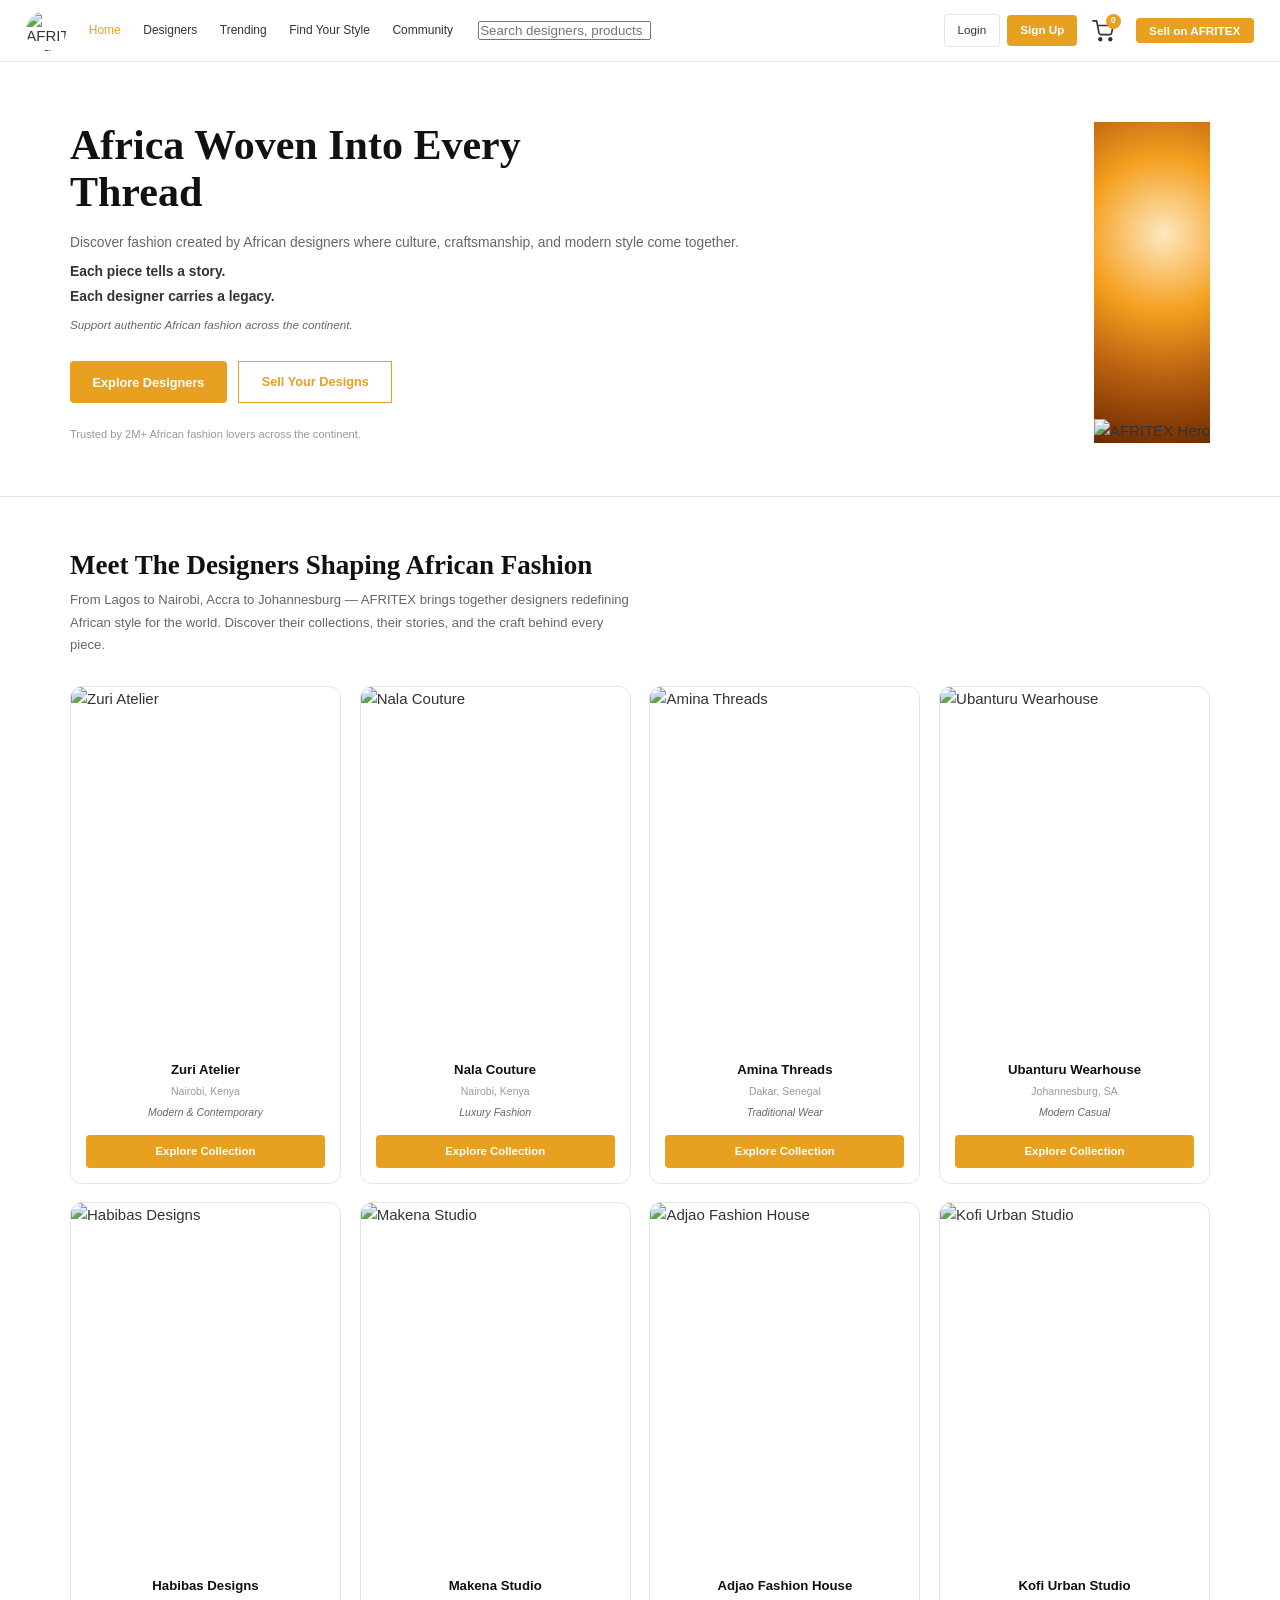
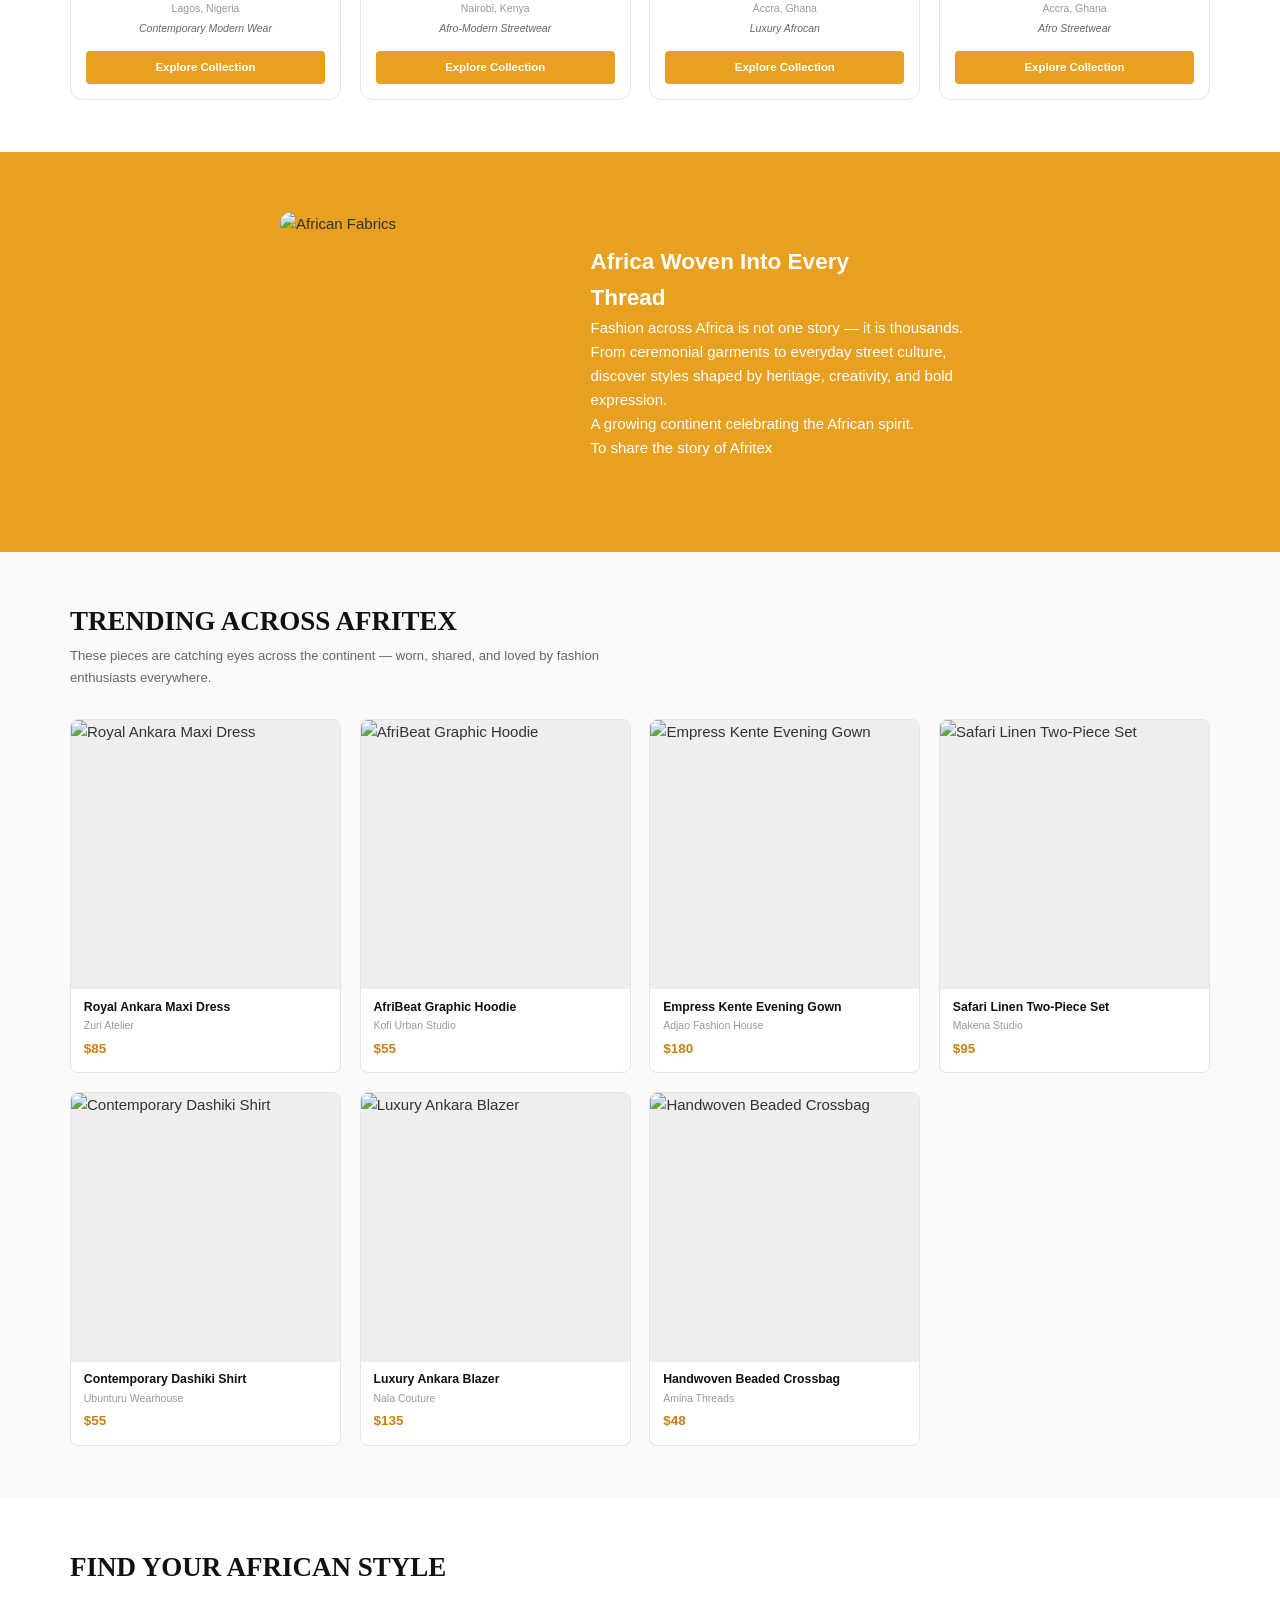
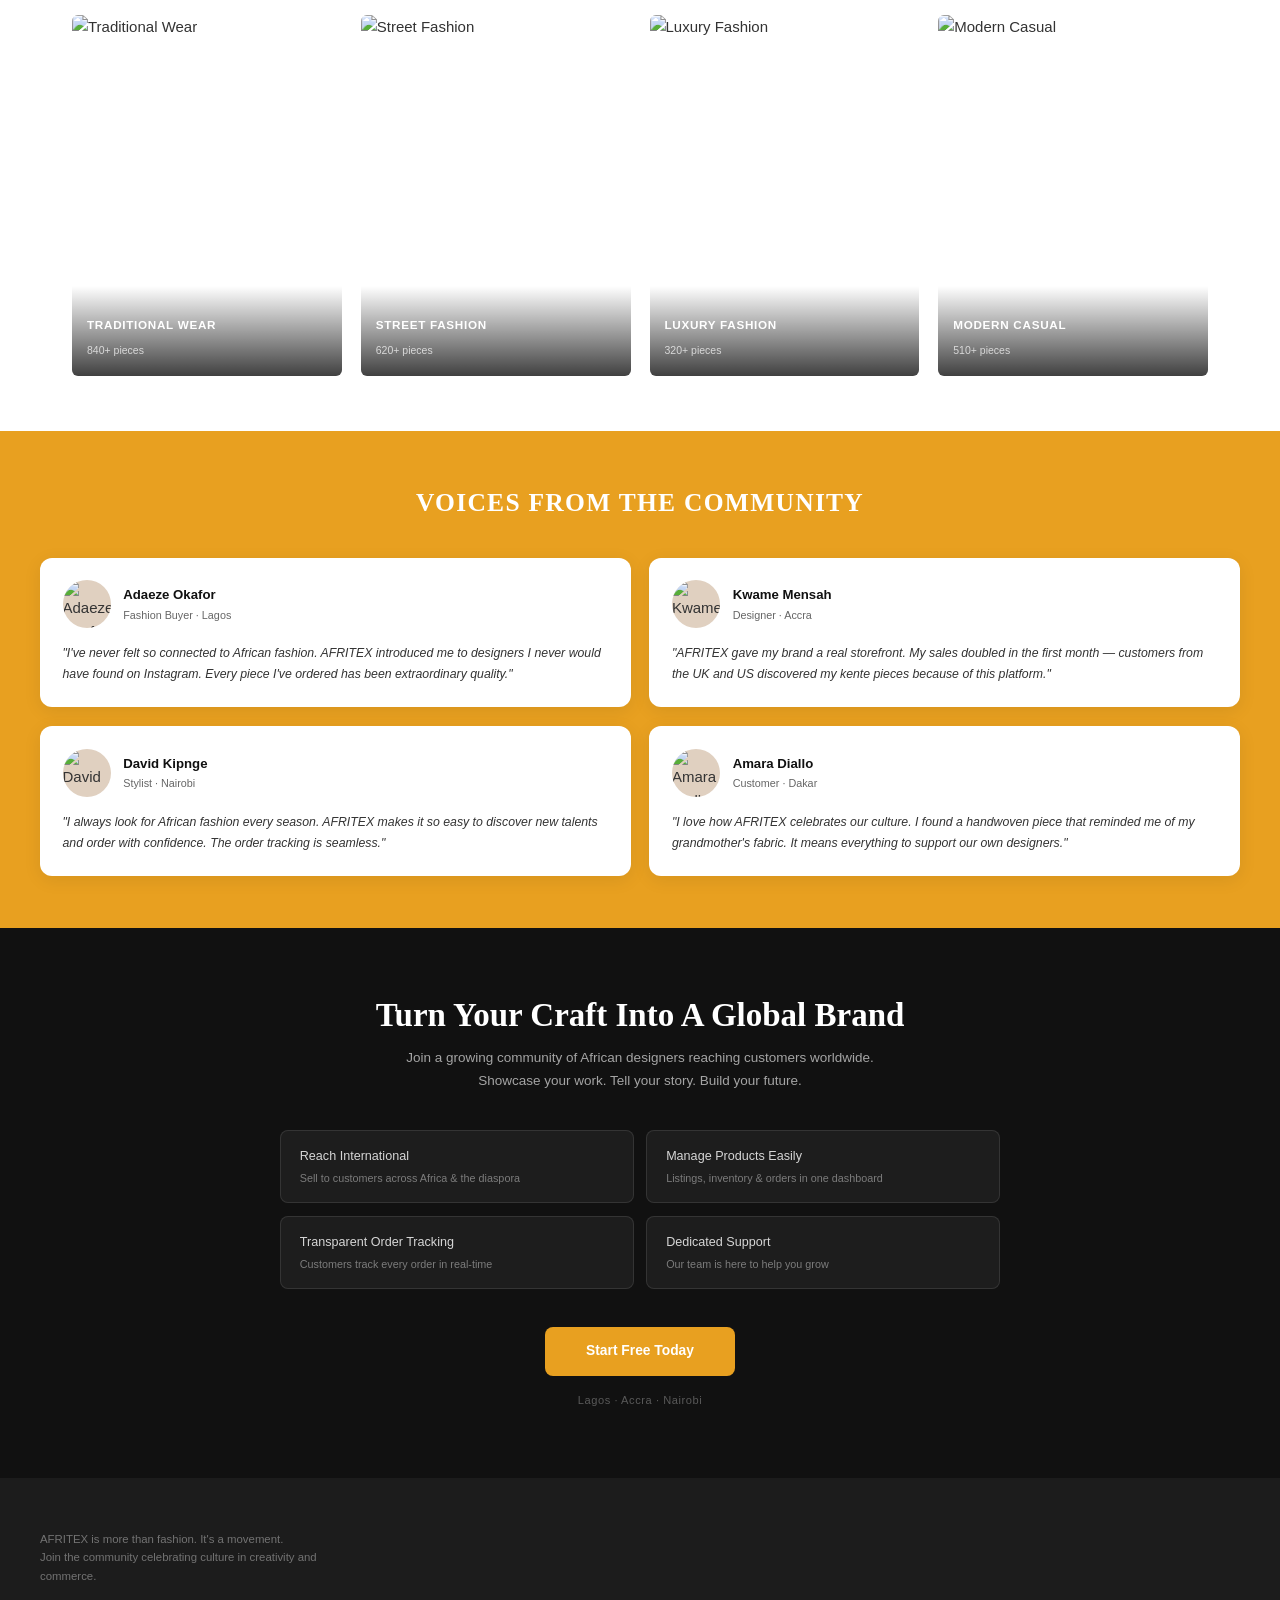
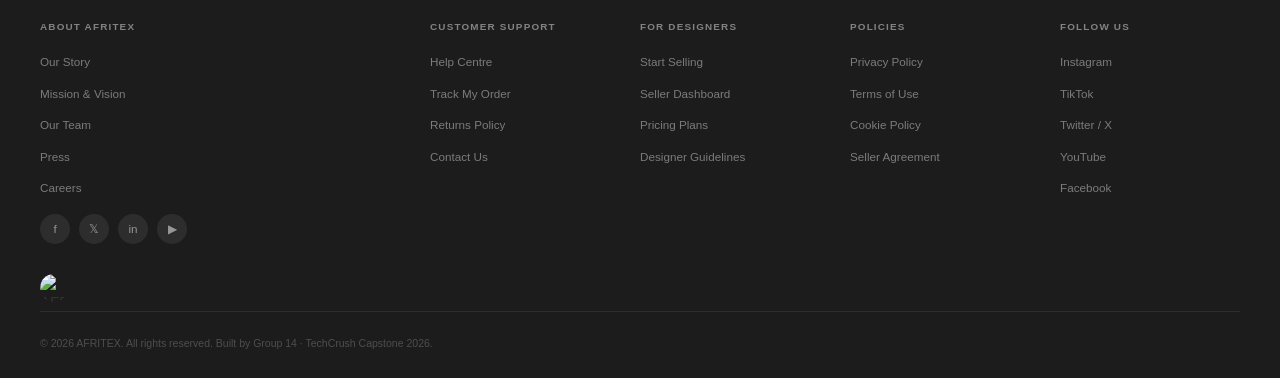
==== commit 0a209830: "AFRITEX-GROUP-14-CAPSTONE-PROJECT" ====
--- a/index.html
+++ b/index.html
@@ -127,8 +127,8 @@
       <!-- Logo -->
       <a href="index.html" class="topbar-logo">
         <div class="logo-text-wrap">
-          <span class="logo-name">AFRITEX</span>
-          <span class="logo-sub">Digital Marketplace for African Fashion Designers</span>
+          <img src="../images/afritex logo.jpeg" alt="AFRITEX Logo" class="logo-img"/>
+          <span></span>
         </div>
       </a>
 
--- a/styles/style.css
+++ b/styles/style.css
@@ -118,7 +118,59 @@
     font-size: 24px;
   }
 }
-
+/* ── MOBILE — search bar moves below header ── */
+@media (max-width: 768px) {
+
+  /* Stack the topbar vertically */
+  .topbar {
+    flex-wrap: wrap;
+    height: auto;
+    padding: .75rem 1rem;
+  }
+
+  /* Top row — logo + icons stay on one line */
+  .topbar-inner {
+    flex-wrap: wrap;
+    height: auto;
+    padding: .75rem 1rem;
+    gap: .5rem;
+  }
+
+  /* Search bar drops to second row */
+  .topbar-search {
+    display: flex;              /* ✅ show it on mobile */
+    order: 3;                   /* ✅ pushes it below logo and icons */
+    width: 100%;                /* ✅ full width on second row */
+    max-width: 100%;
+    margin-top: .25rem;
+  }
+
+  /* Logo stays left */
+  .topbar-logo {
+    order: 1;
+    flex: 1;
+  }
+
+  /* Icons + hamburger stay right */
+  .topbar-actions {
+    order: 2;
+    margin-left: auto;
+  }
+
+  /* Hide login and signup — they go in mobile nav */
+  .btn-login,
+  .btn-signup,
+  .btn-sell { display: none; }
+
+  /* Show hamburger */
+  .hamburger-btn { display: flex; }
+
+  /* Mobile nav starts below the 2-row header */
+  .mobile-nav {
+    top: 110px;                 /* ✅ adjust this to match your header height */
+  }
+
+}
 /* ══════════════════════════════════════
    TOPBAR
 ══════════════════════════════════════ */
@@ -289,7 +341,6 @@
   border: transparent;
   background: transparent;
 }
-
 /* ── Divider ── */
 .divider { border: none; border-top: 1px solid var(--border); }
 
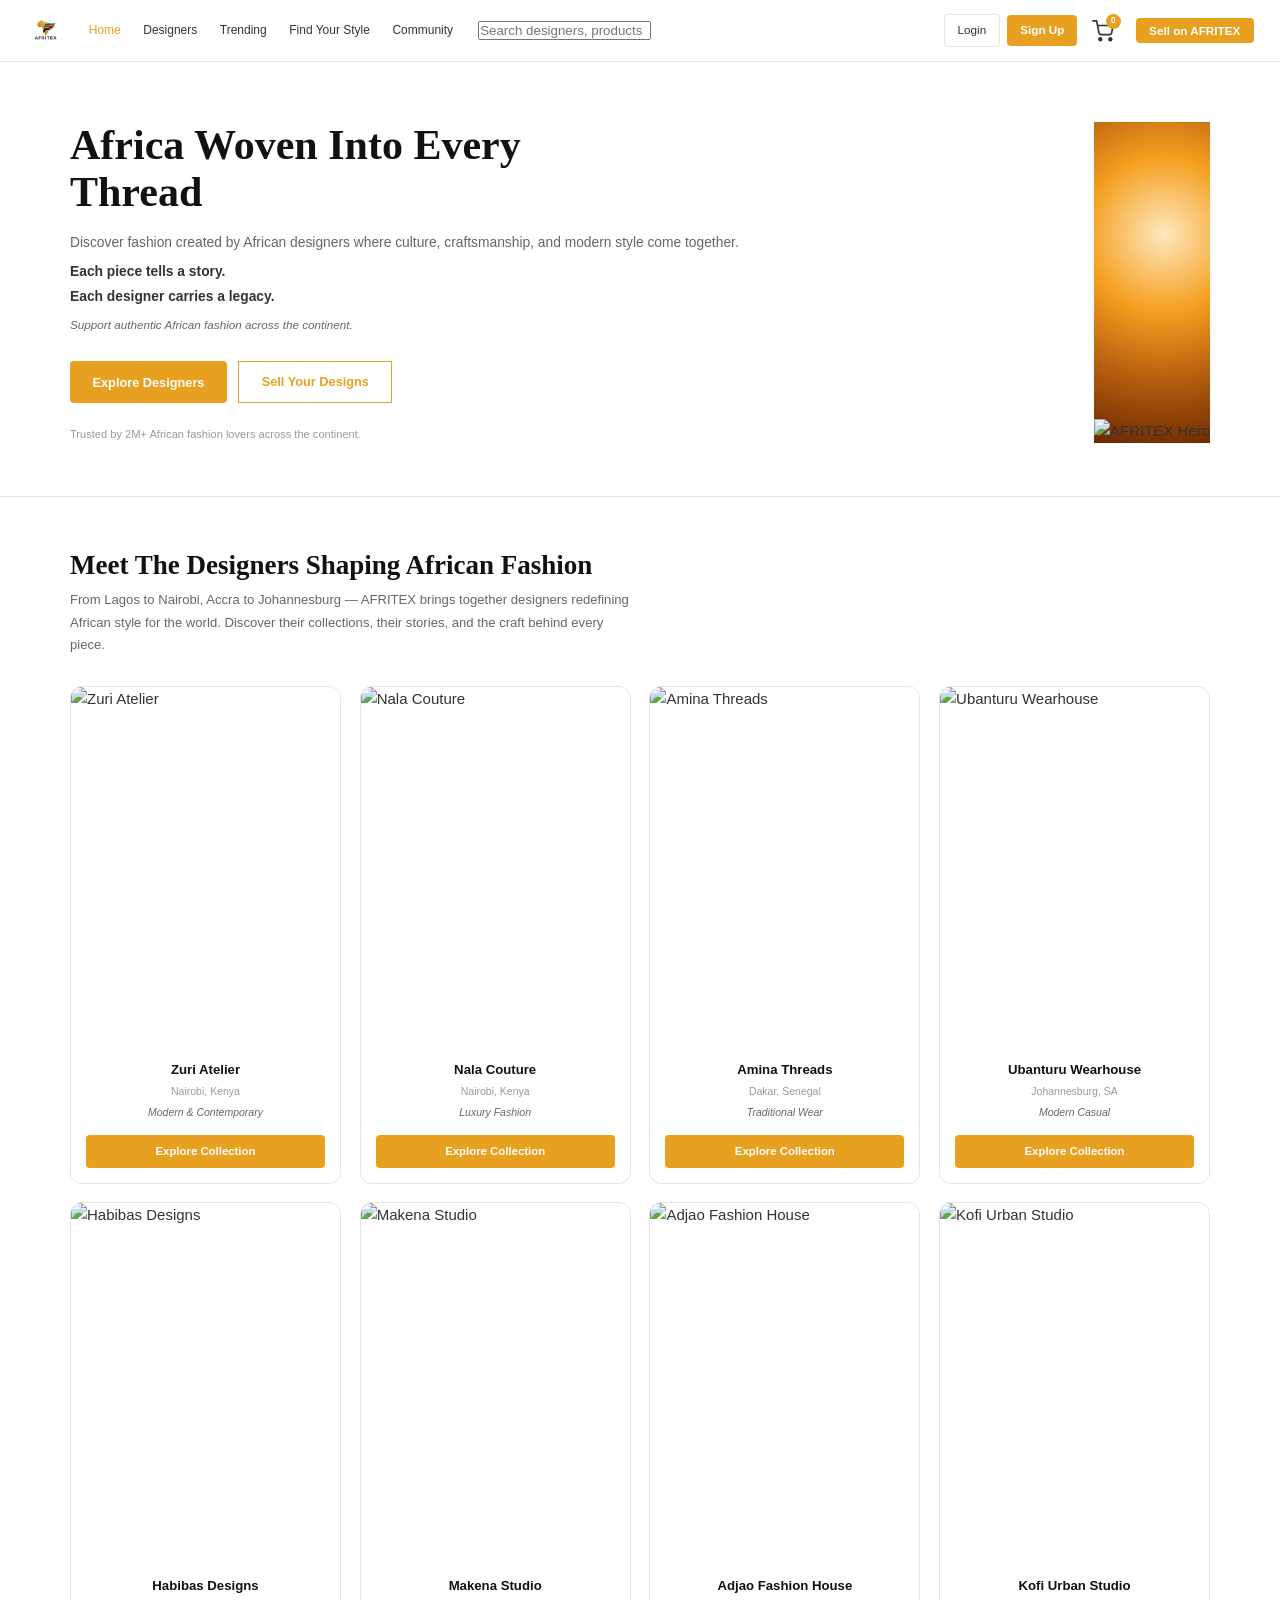
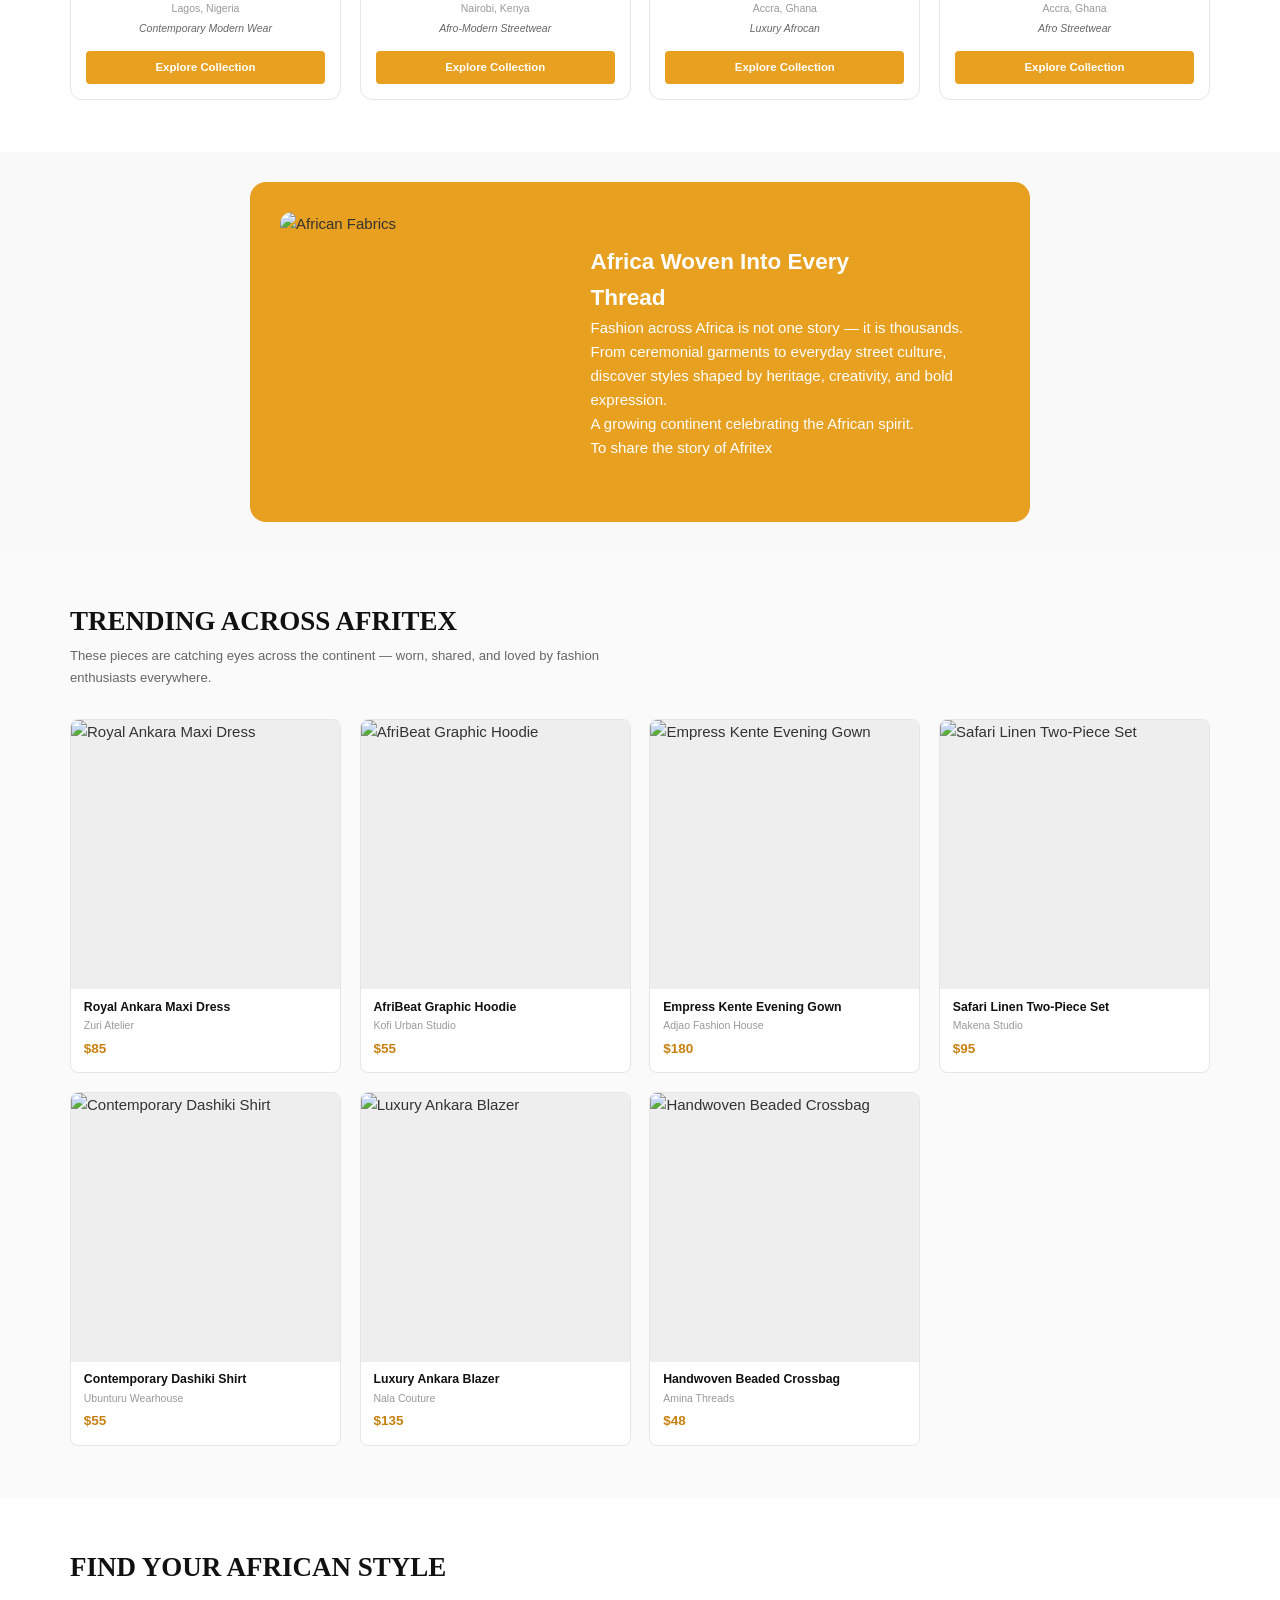
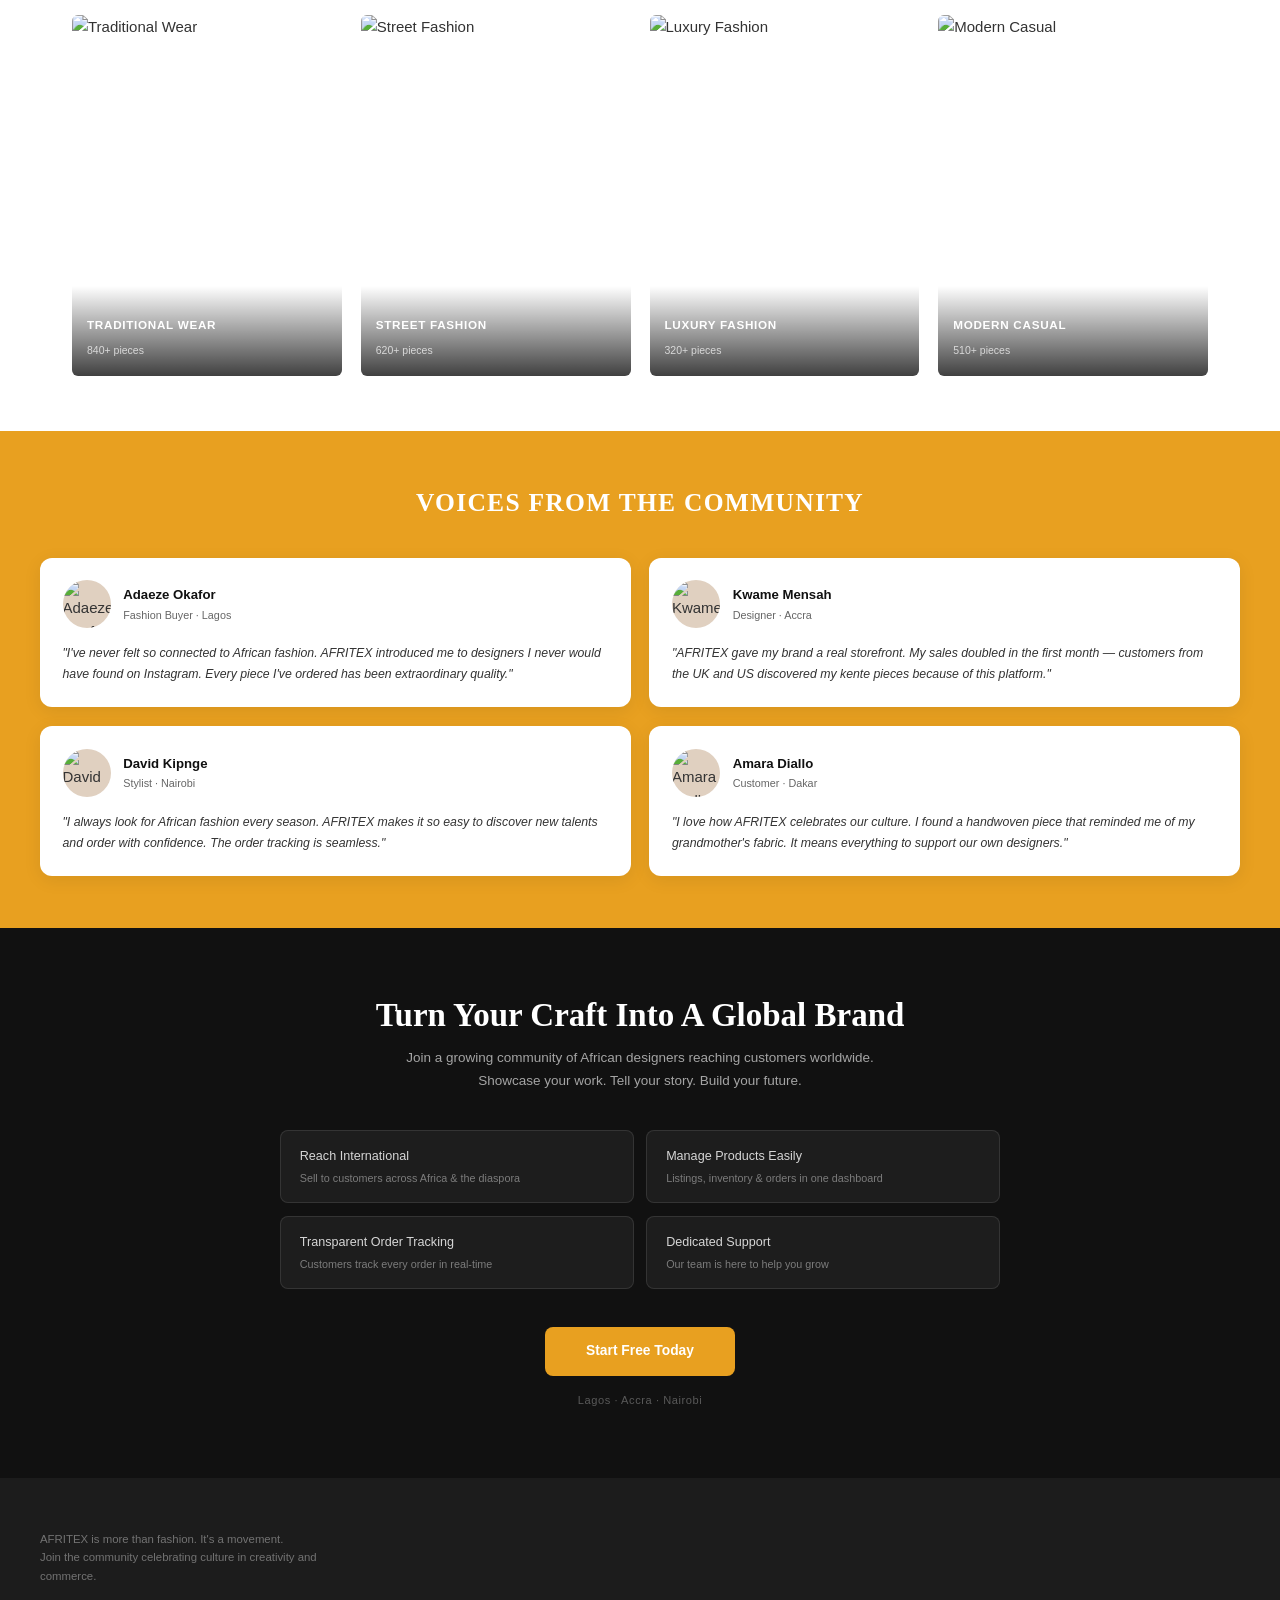
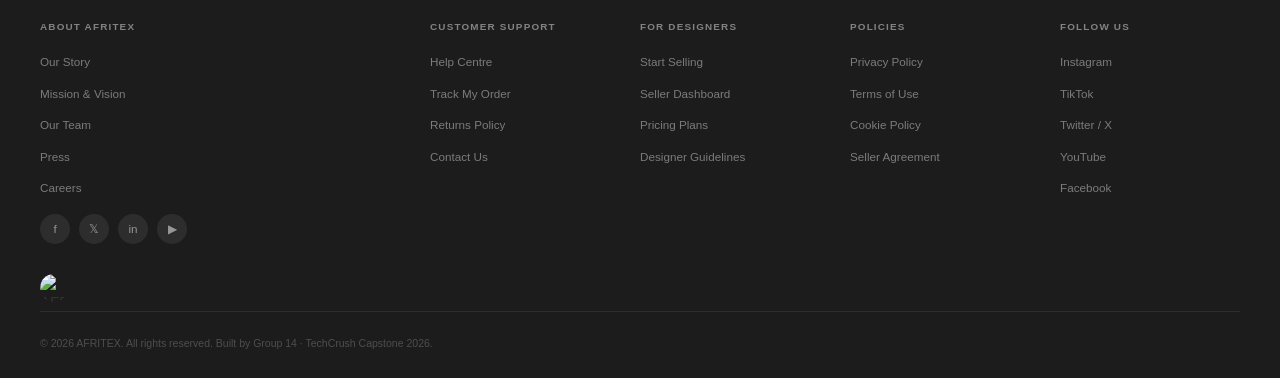
==== commit 166c8f80: "AFRITEX-GROUP-14-CAPSTONE-PROJECT" ====
--- a/index.html
+++ b/index.html
@@ -127,7 +127,8 @@
       <!-- Logo -->
       <a href="index.html" class="topbar-logo">
         <div class="logo-text-wrap">
-          <img src="../images/afritex logo.jpeg" alt="AFRITEX Logo" class="logo-img"/>
+          <div><img src="../images/afritex-logo Image.jpeg" alt="AFRITEX Logo">
+          </div>
           <span></span>
         </div>
       </a>
--- a/styles/style.css
+++ b/styles/style.css
@@ -331,7 +331,6 @@
   font-family: var(--font-ui); font-size: .85rem; font-weight: 600;
   color: var(--gold); background: transparent;
   border: 1.5px solid var(--gold); padding: .65rem 1.5rem;
-  
 }
 .btn-sell-designs:hover { background: var(--gold); color: var(--white); }
 
@@ -340,6 +339,7 @@
 .hero-img-wrap {
   border: transparent;
   background: transparent;
+  background-color: white;
 }
 /* ── Divider ── */
 .divider { border: none; border-top: 1px solid var(--border); }
@@ -401,13 +401,14 @@
 ══════════════════════════════════════ */
 /* ── FEATURE BANNER — using grid ── */
 .feature-banner {
-  background: #E8A020;
+  background: hsl(0, 9%, 98%);
   padding: 2rem;
 }
 
 .feature-banner-inner {
   max-width: 780px;
   margin: 0 auto;
+  background: var(--gold);
   display: grid;                          
   grid-template-columns: 1fr 1.5fr;      
   gap: 2.5rem;
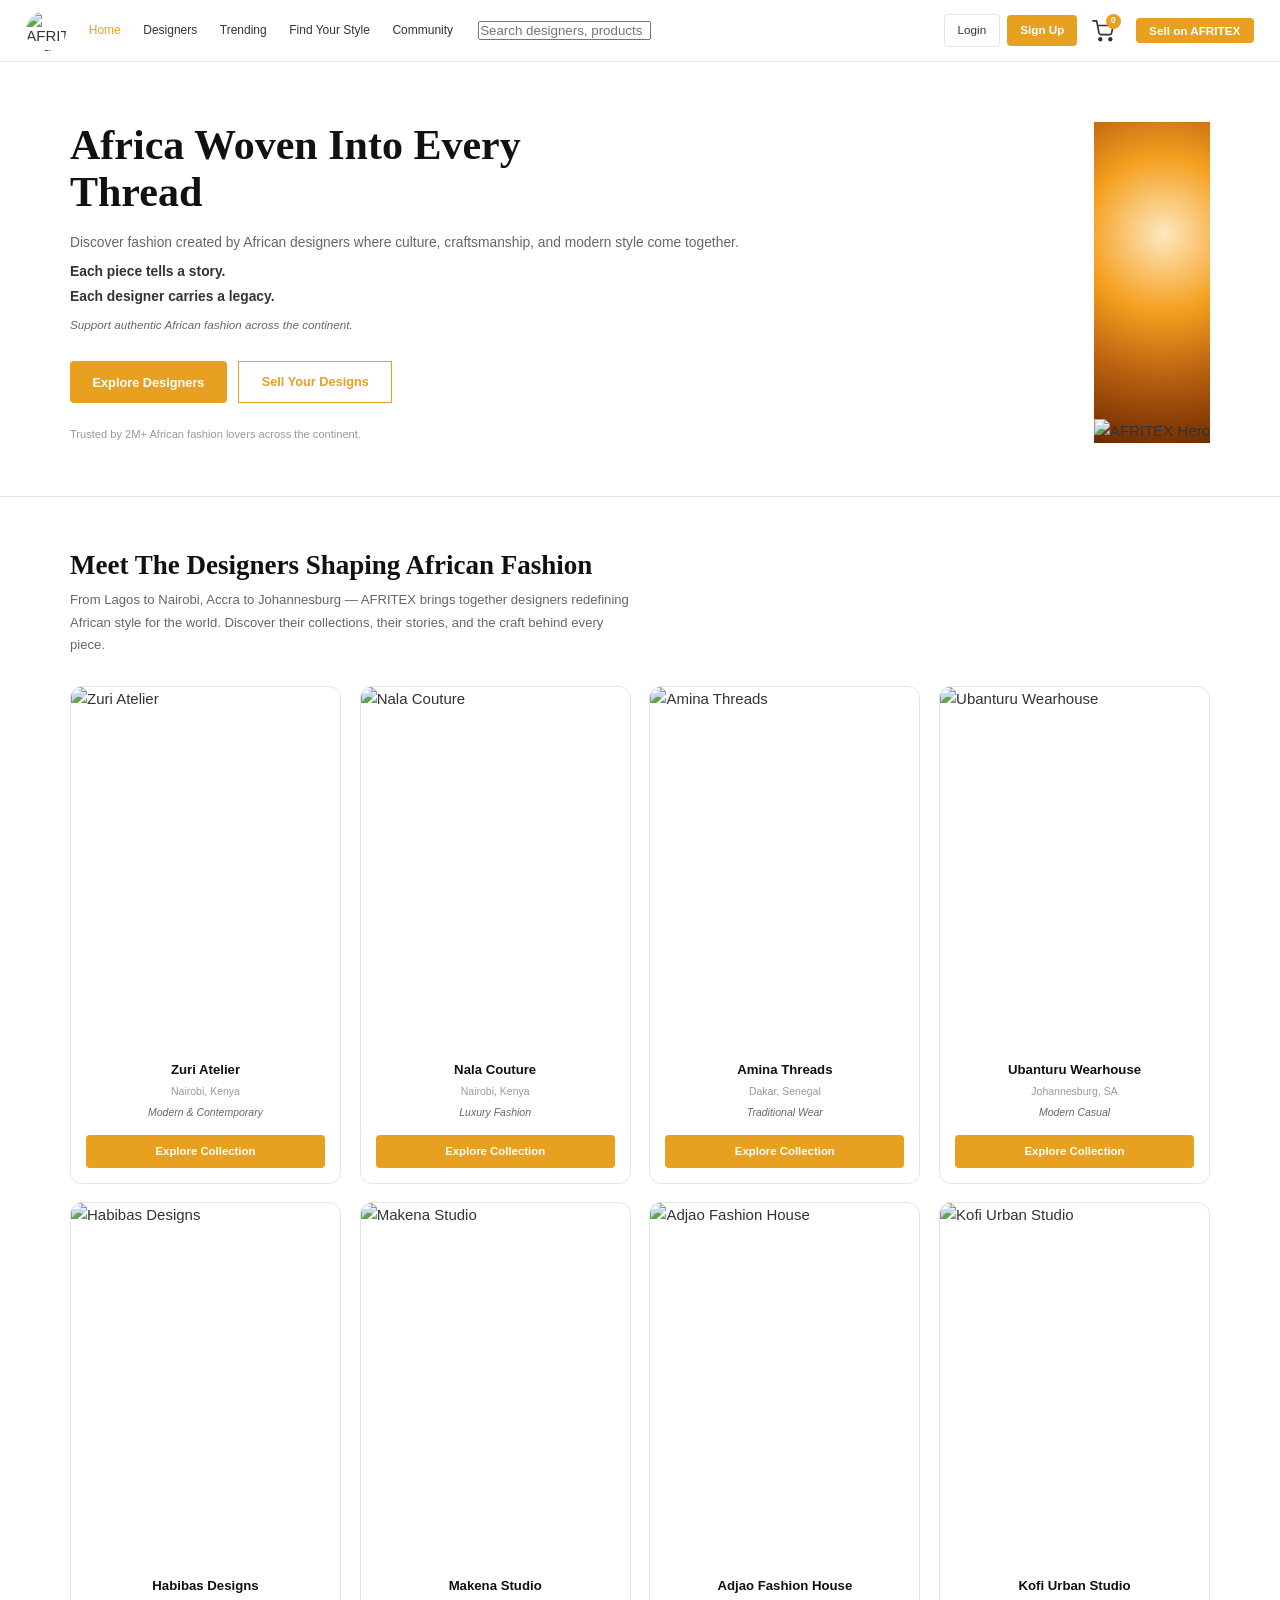
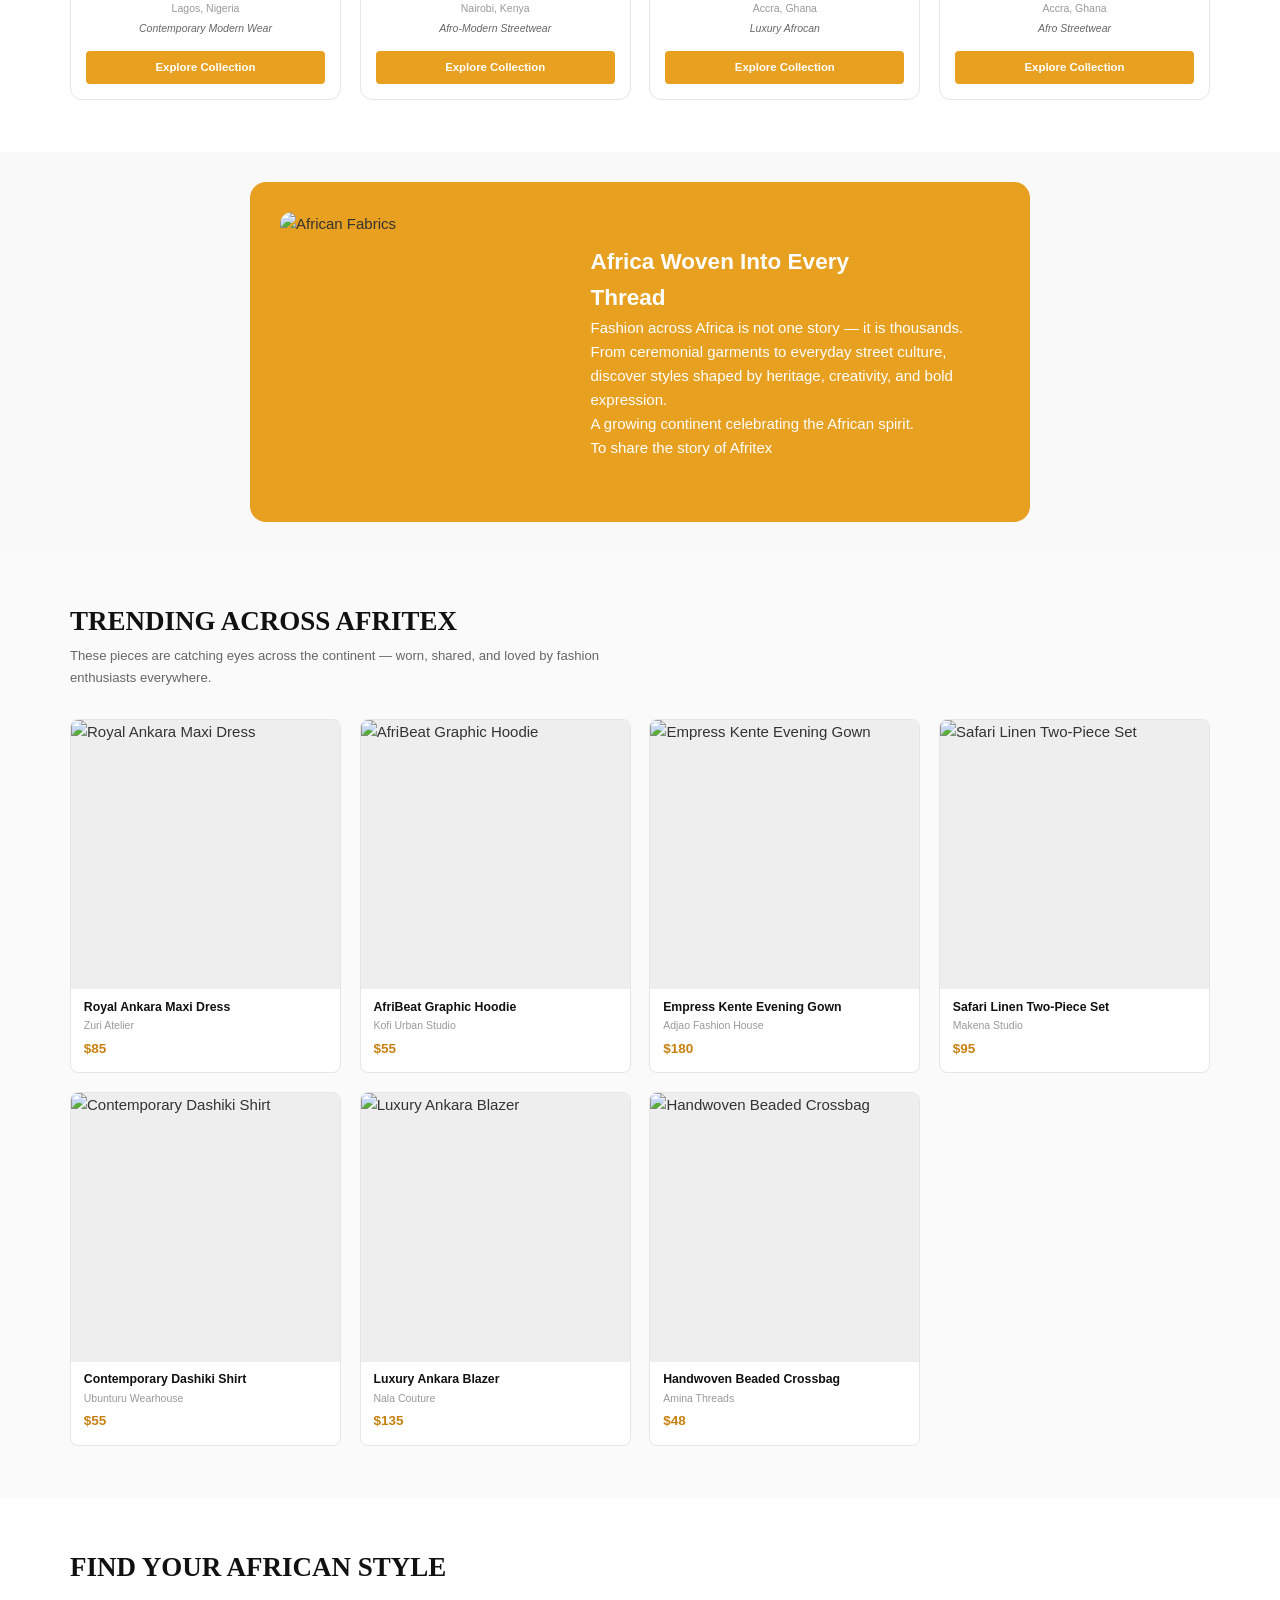
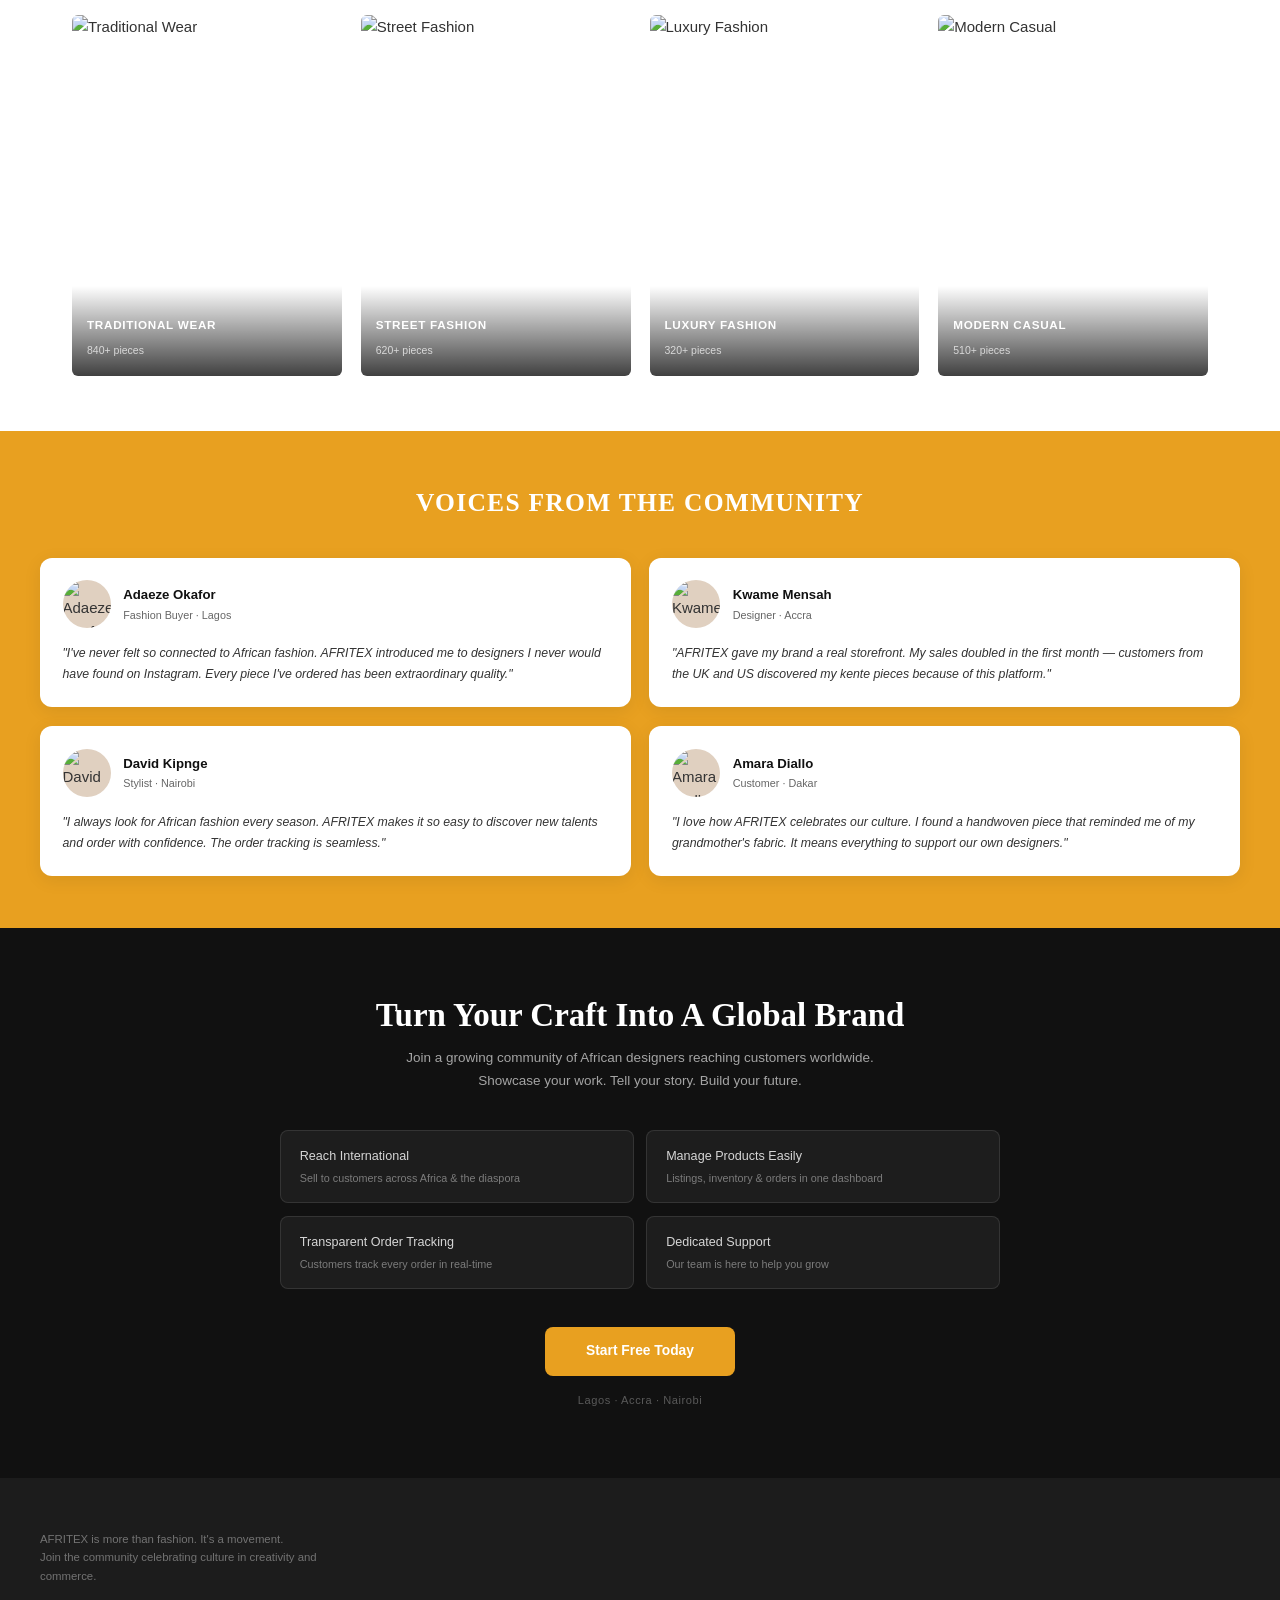
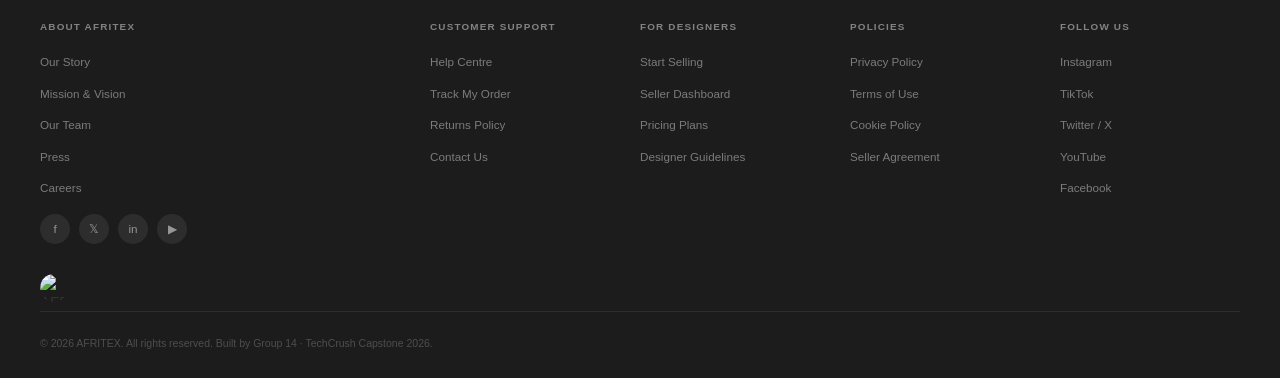
==== commit f785721d: "AFRITEX-GROUP-14-CAPSTONE-PROJECT" ====
--- a/index.html
+++ b/index.html
@@ -127,7 +127,7 @@
       <!-- Logo -->
       <a href="index.html" class="topbar-logo">
         <div class="logo-text-wrap">
-          <div><img src="../images/afritex-logo Image.jpeg" alt="AFRITEX Logo">
+          <div><img src="../images/Afritex logo.jpeg" alt="AFRITEX Logo">
           </div>
           <span></span>
         </div>
--- a/styles/style.css
+++ b/styles/style.css
@@ -339,7 +339,8 @@
 .hero-img-wrap {
   border: transparent;
   background: transparent;
-  background-color: white;
+  background-image: var(--white);
+
 }
 /* ── Divider ── */
 .divider { border: none; border-top: 1px solid var(--border); }
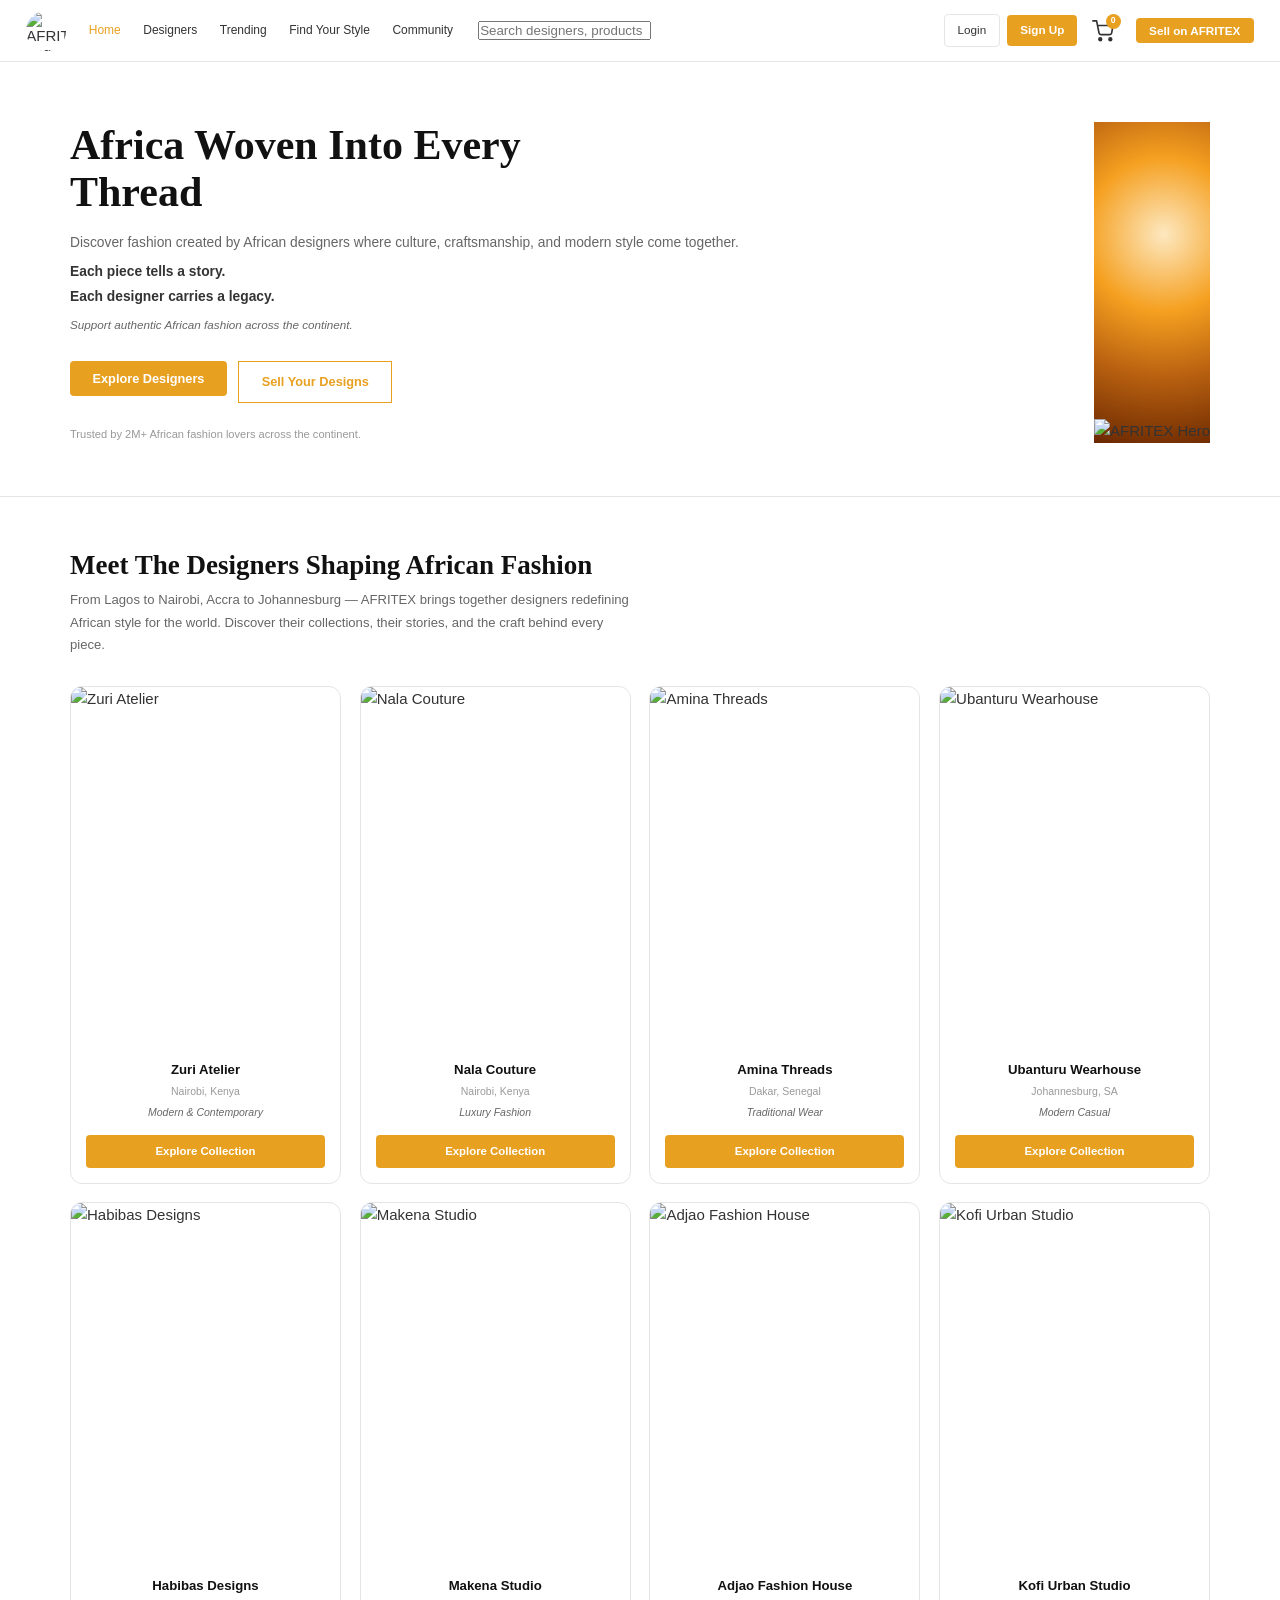
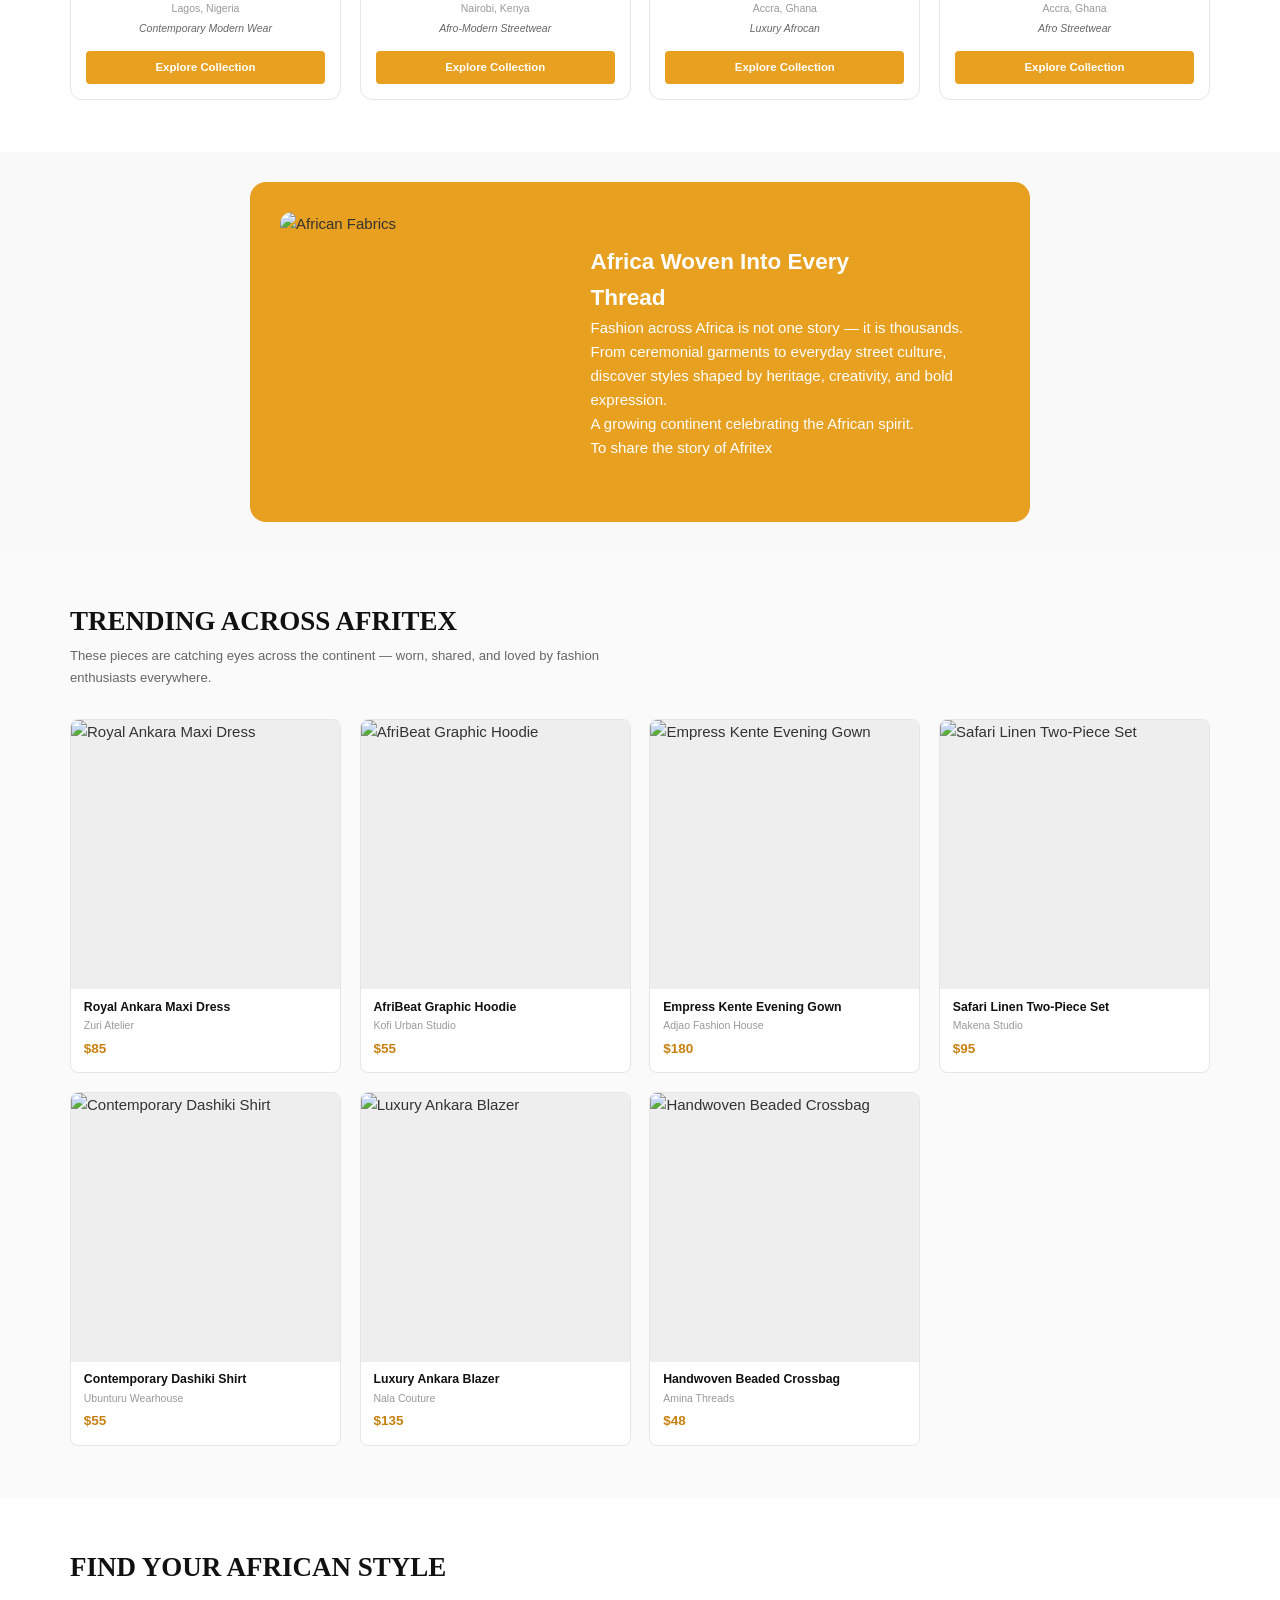
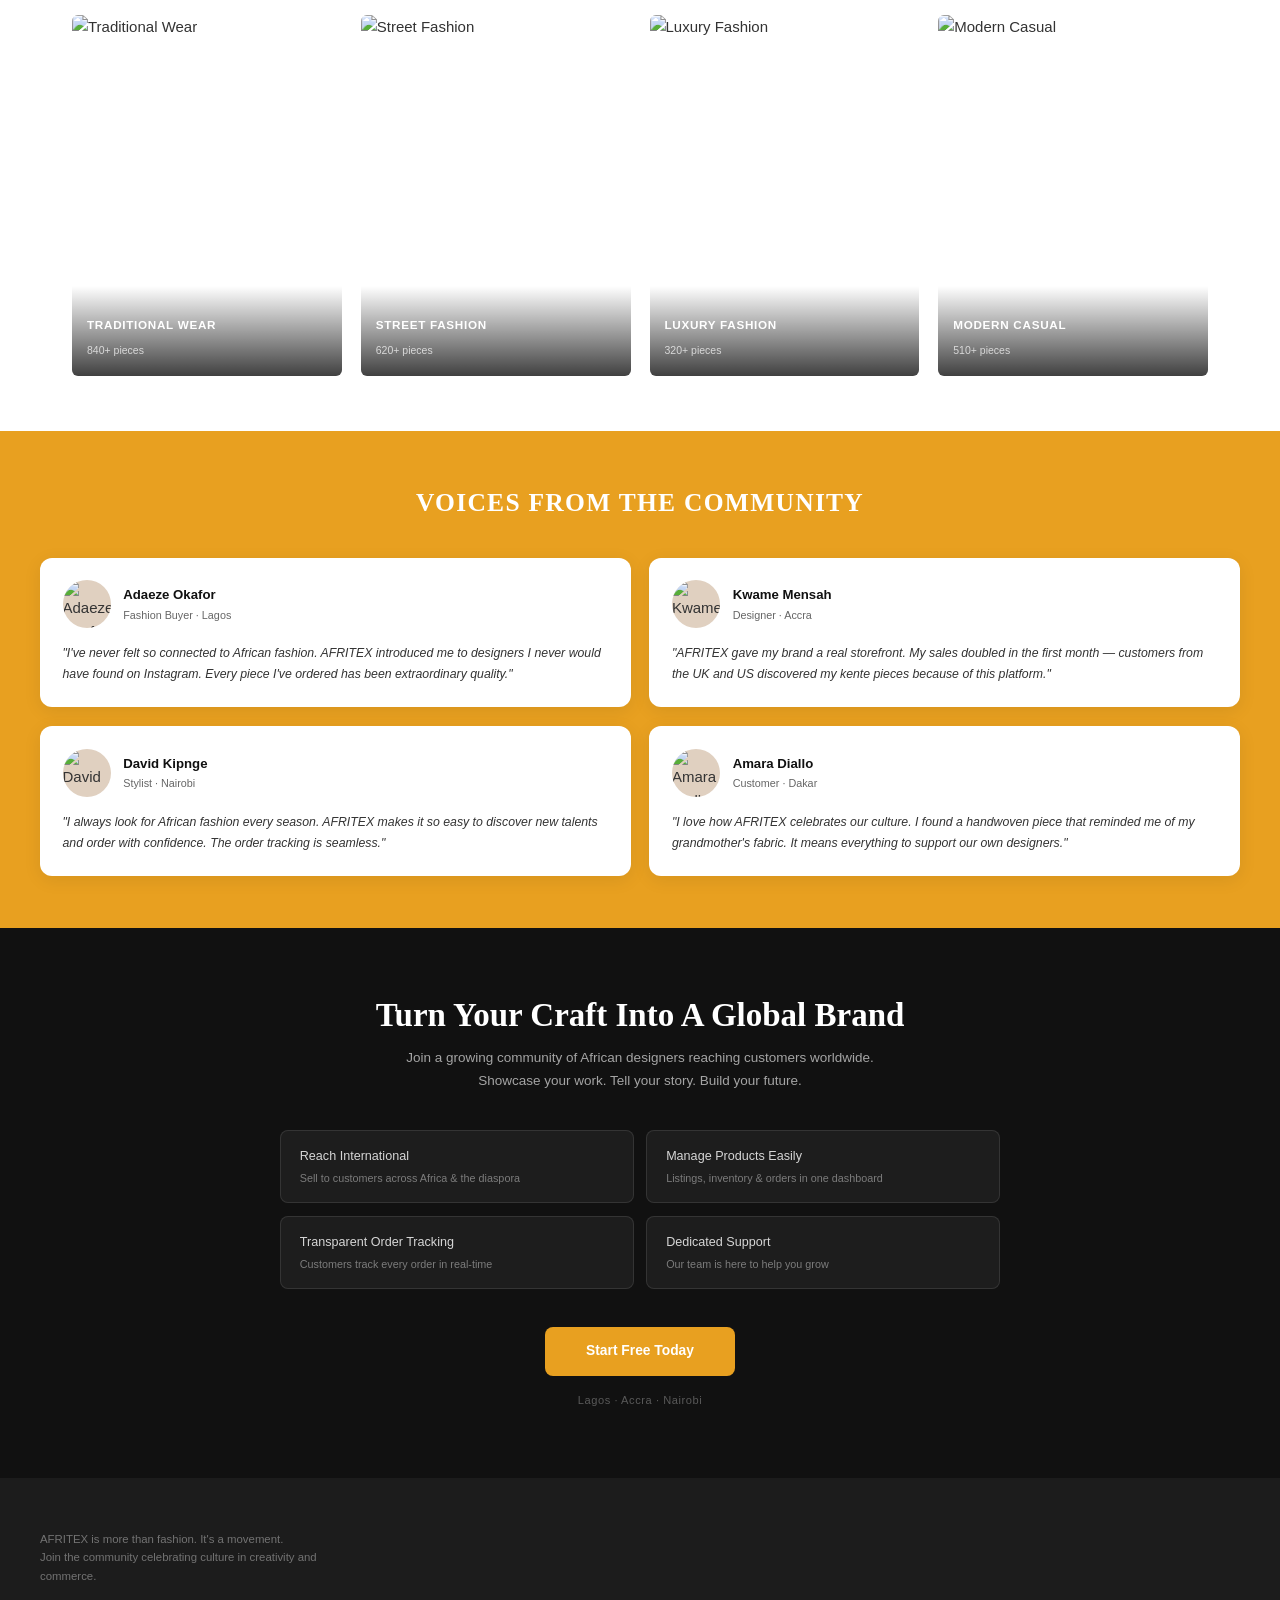
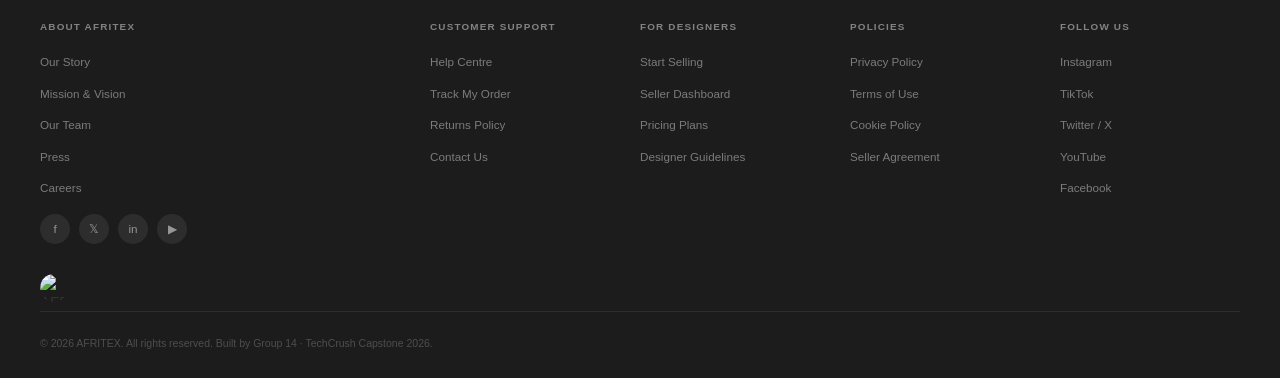
==== commit 631ddc67: "AFRITEX-GROUP-14-CAPSTONE-PROJECT" ====
--- a/index.html
+++ b/index.html
@@ -192,7 +192,7 @@
       </p>
       <p class="hero-tagline">Support authentic African fashion across the continent.</p>
       <div class="hero-actions">
-        <button class="btn-explore">Explore Designers</button>
+        <a href="pages/customer-product-page.html"><button class="btn-explore">Explore Designers</button></a>
         <a href="pages/designerdashboard.html" class="btn-sell-designs">Sell Your Designs</a>
       </div>
       <p class="hero-stats">Trusted by 2M+ African fashion lovers across the continent.</p>
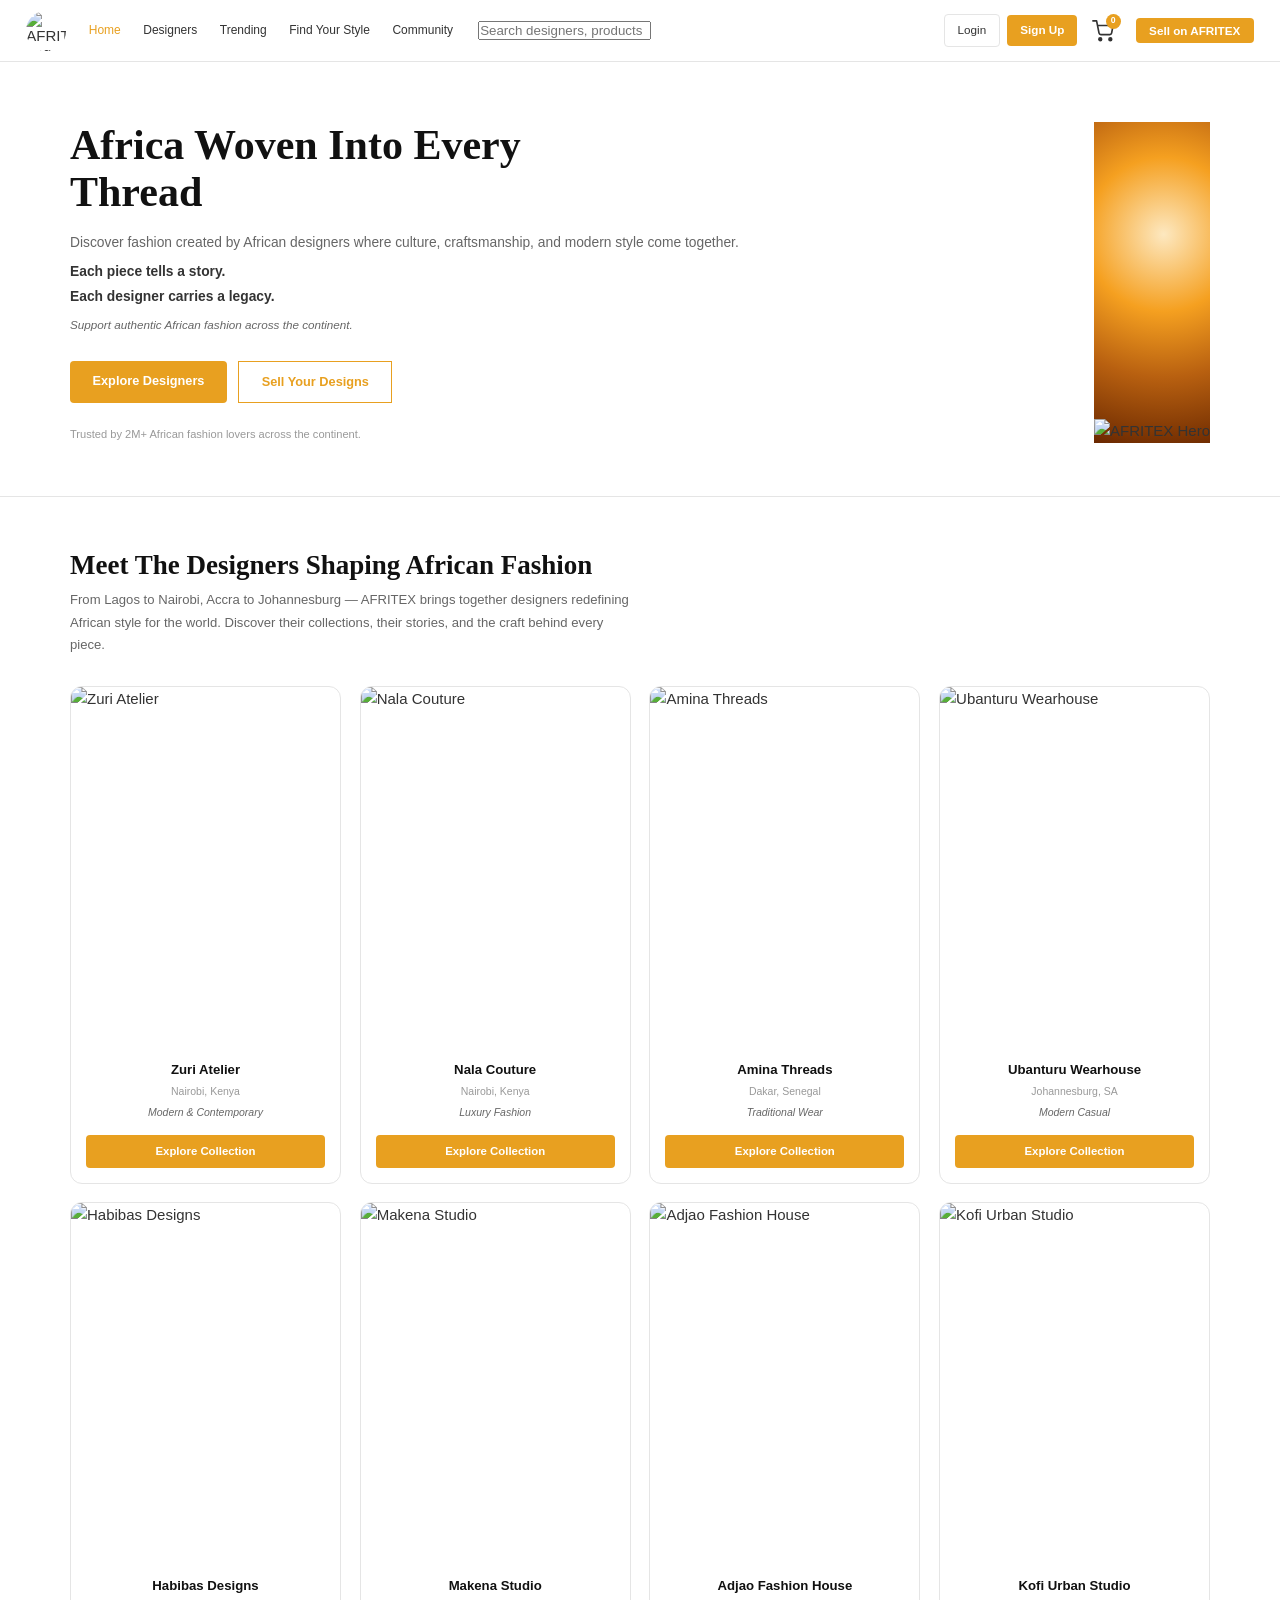
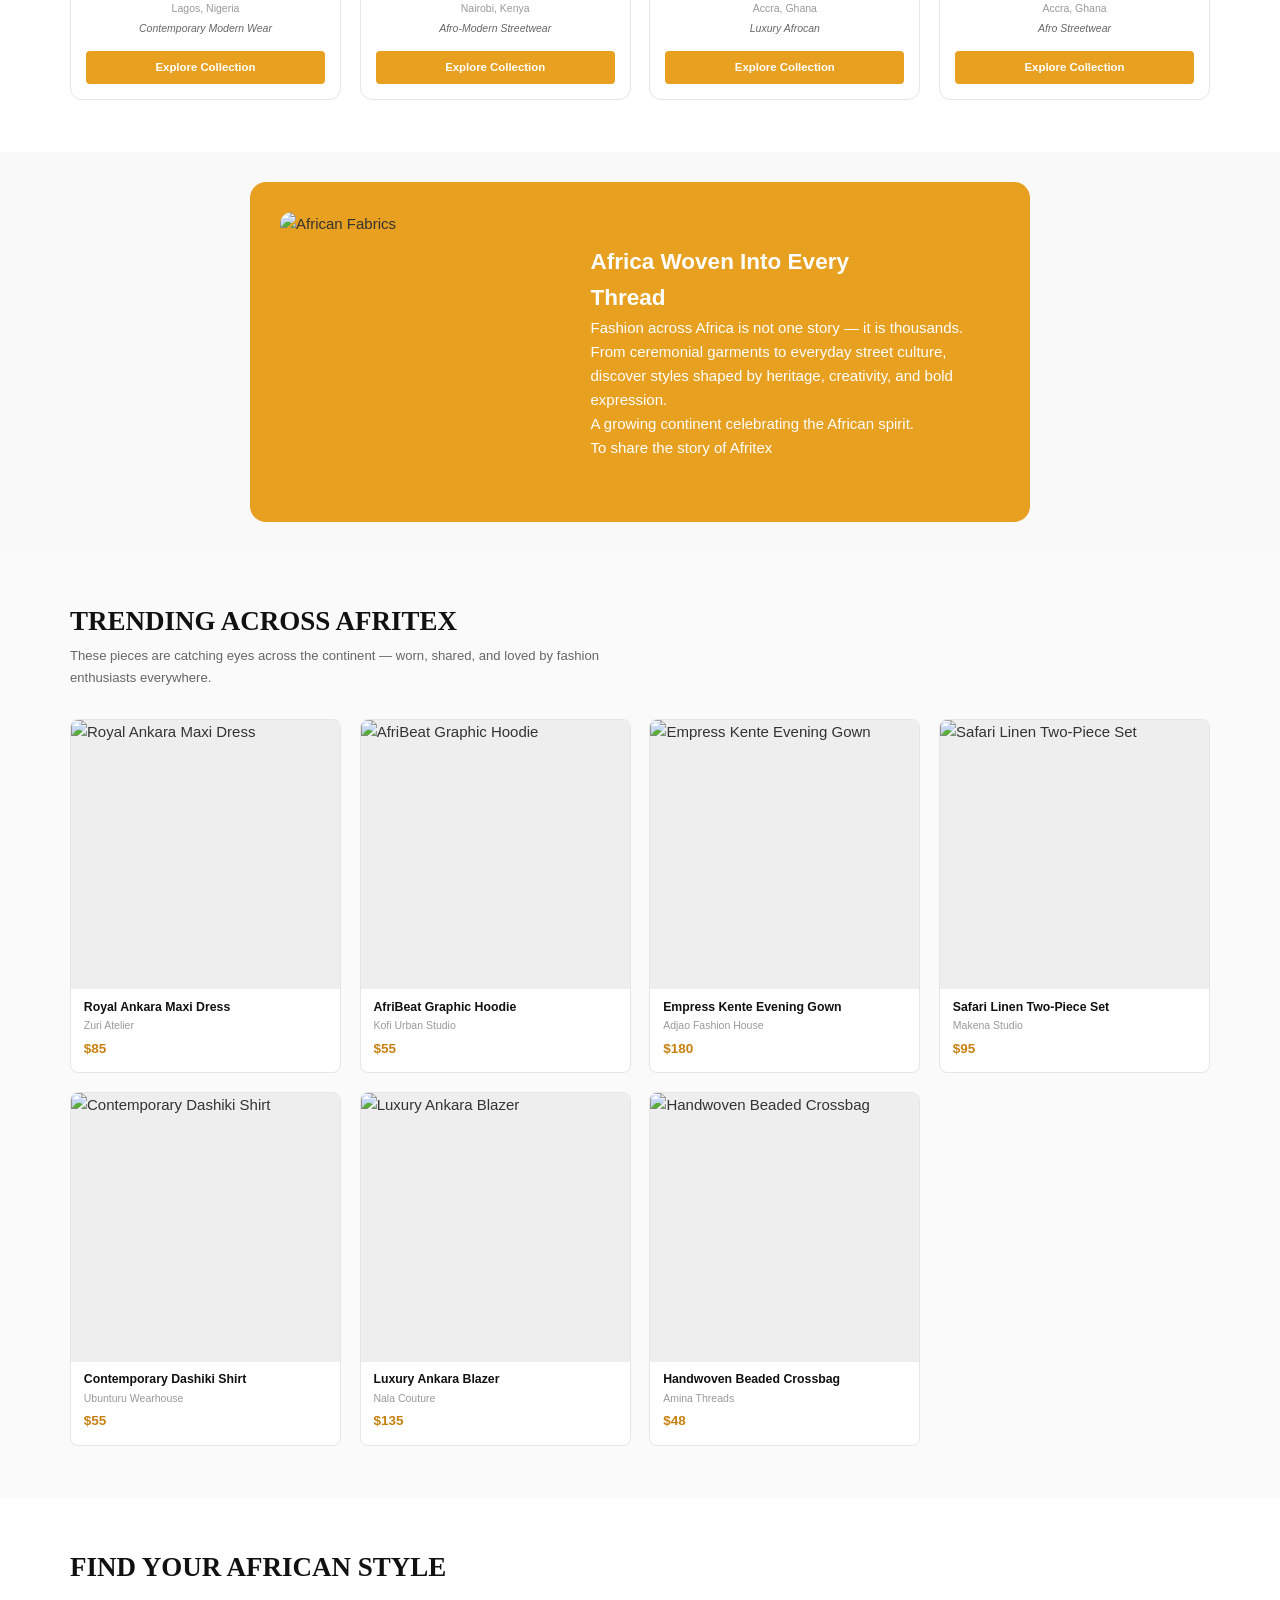
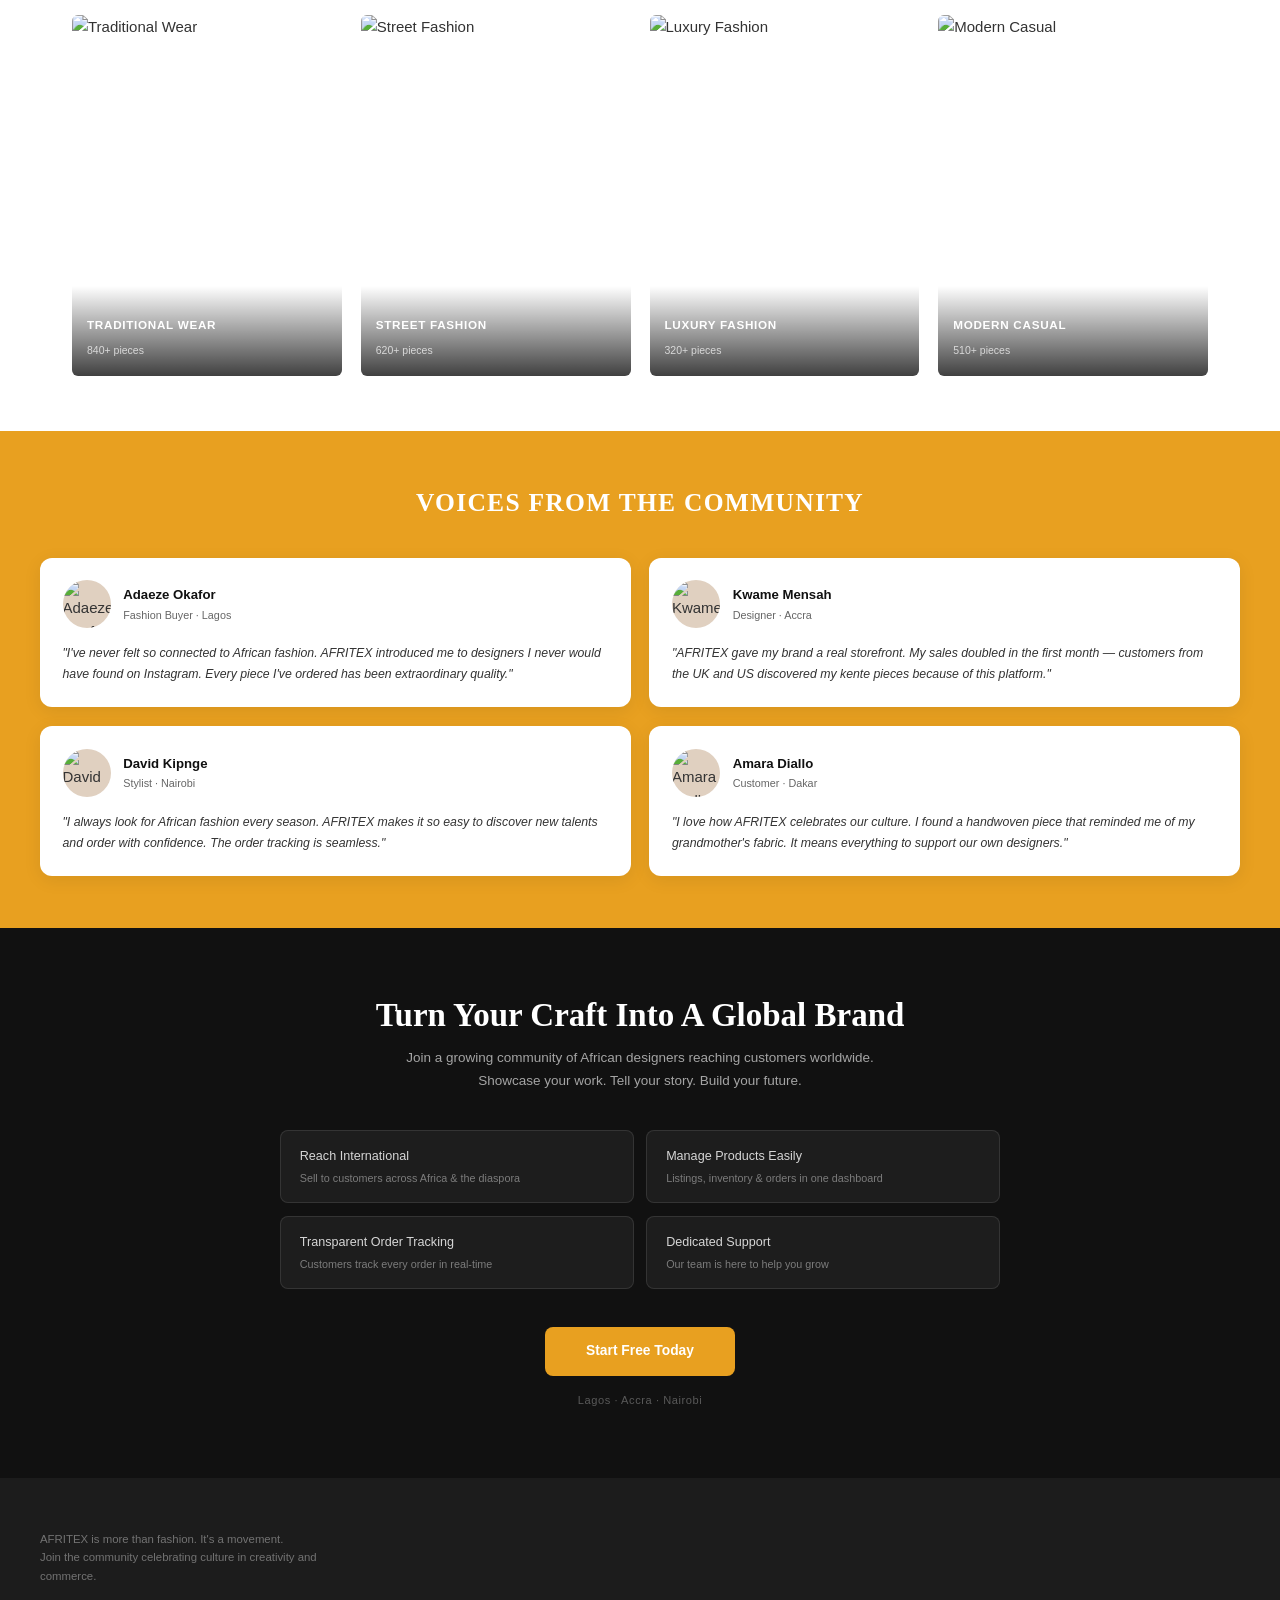
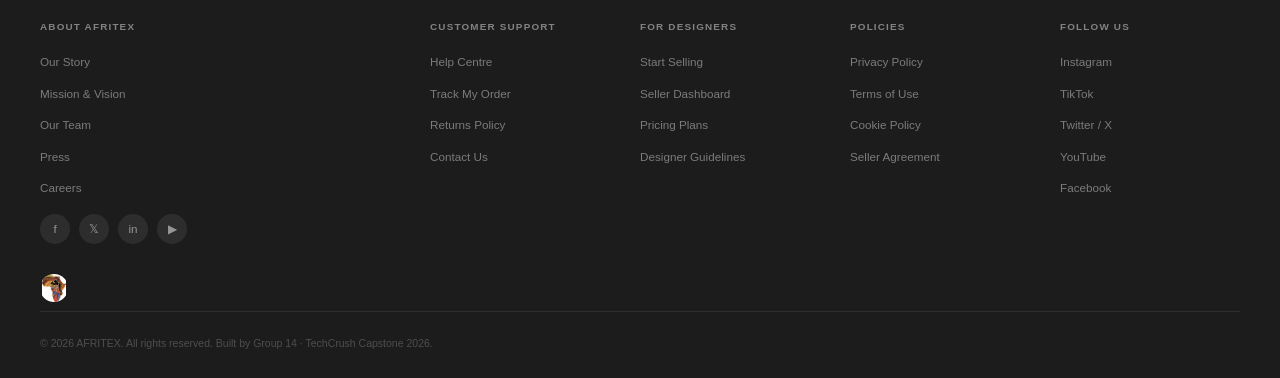
==== commit 6ddee3b3: "Merge branch 'main' into designer-pages" ====
--- a/index.html
+++ b/index.html
@@ -127,7 +127,7 @@
       <!-- Logo -->
       <a href="index.html" class="topbar-logo">
         <div class="logo-text-wrap">
-          <div><img src="../images/Afritex logo.jpeg" alt="AFRITEX Logo">
+          <div><img src="images/Afritex Logo.png" alt="AFRITEX Logo">
           </div>
           <span></span>
         </div>
@@ -175,7 +175,7 @@
   <span></span>
 </button>
       </div>
-      <button class="btn-sell"> <a href="pages/designersignup.html">Sell on AFRITEX</a></button>
+      <button class="btn-sell"> <a href="../pages/designersignup.html">Sell on AFRITEX</a></button>
     </div>
   </header>
 
@@ -192,8 +192,8 @@
       </p>
       <p class="hero-tagline">Support authentic African fashion across the continent.</p>
       <div class="hero-actions">
-        <a href="pages/customer-product-page.html"><button class="btn-explore">Explore Designers</button></a>
-        <a href="pages/designerdashboard.html" class="btn-sell-designs">Sell Your Designs</a>
+        <a href="pages/customerdashboard.html" class="btn-explore">Explore Designers</a>
+        <a href="../pages/designersignup.html" class="btn-sell-designs">Sell Your Designs</a>
       </div>
       <p class="hero-stats">Trusted by 2M+ African fashion lovers across the continent.</p>
     </div>
--- a/styles/style.css
+++ b/styles/style.css
@@ -339,7 +339,8 @@
 .hero-img-wrap {
   border: transparent;
   background: transparent;
-  background-image: var(--white);
+  background-image: var(--white) url('https://images.unsplash.com/photo-1506744038136-46273834b3fb?ixlib=rb-4.0.3&ixid=M3wxMjA3fDB8MHxzZWFyY2h8Mnx8ZmFzaGlvb258ZW58MHx8MHx8fDA%3D&auto=format&fit=crop&w=800&q=60');
+  background-size: cover; background-position: center;
 
 }
 /* ── Divider ── */
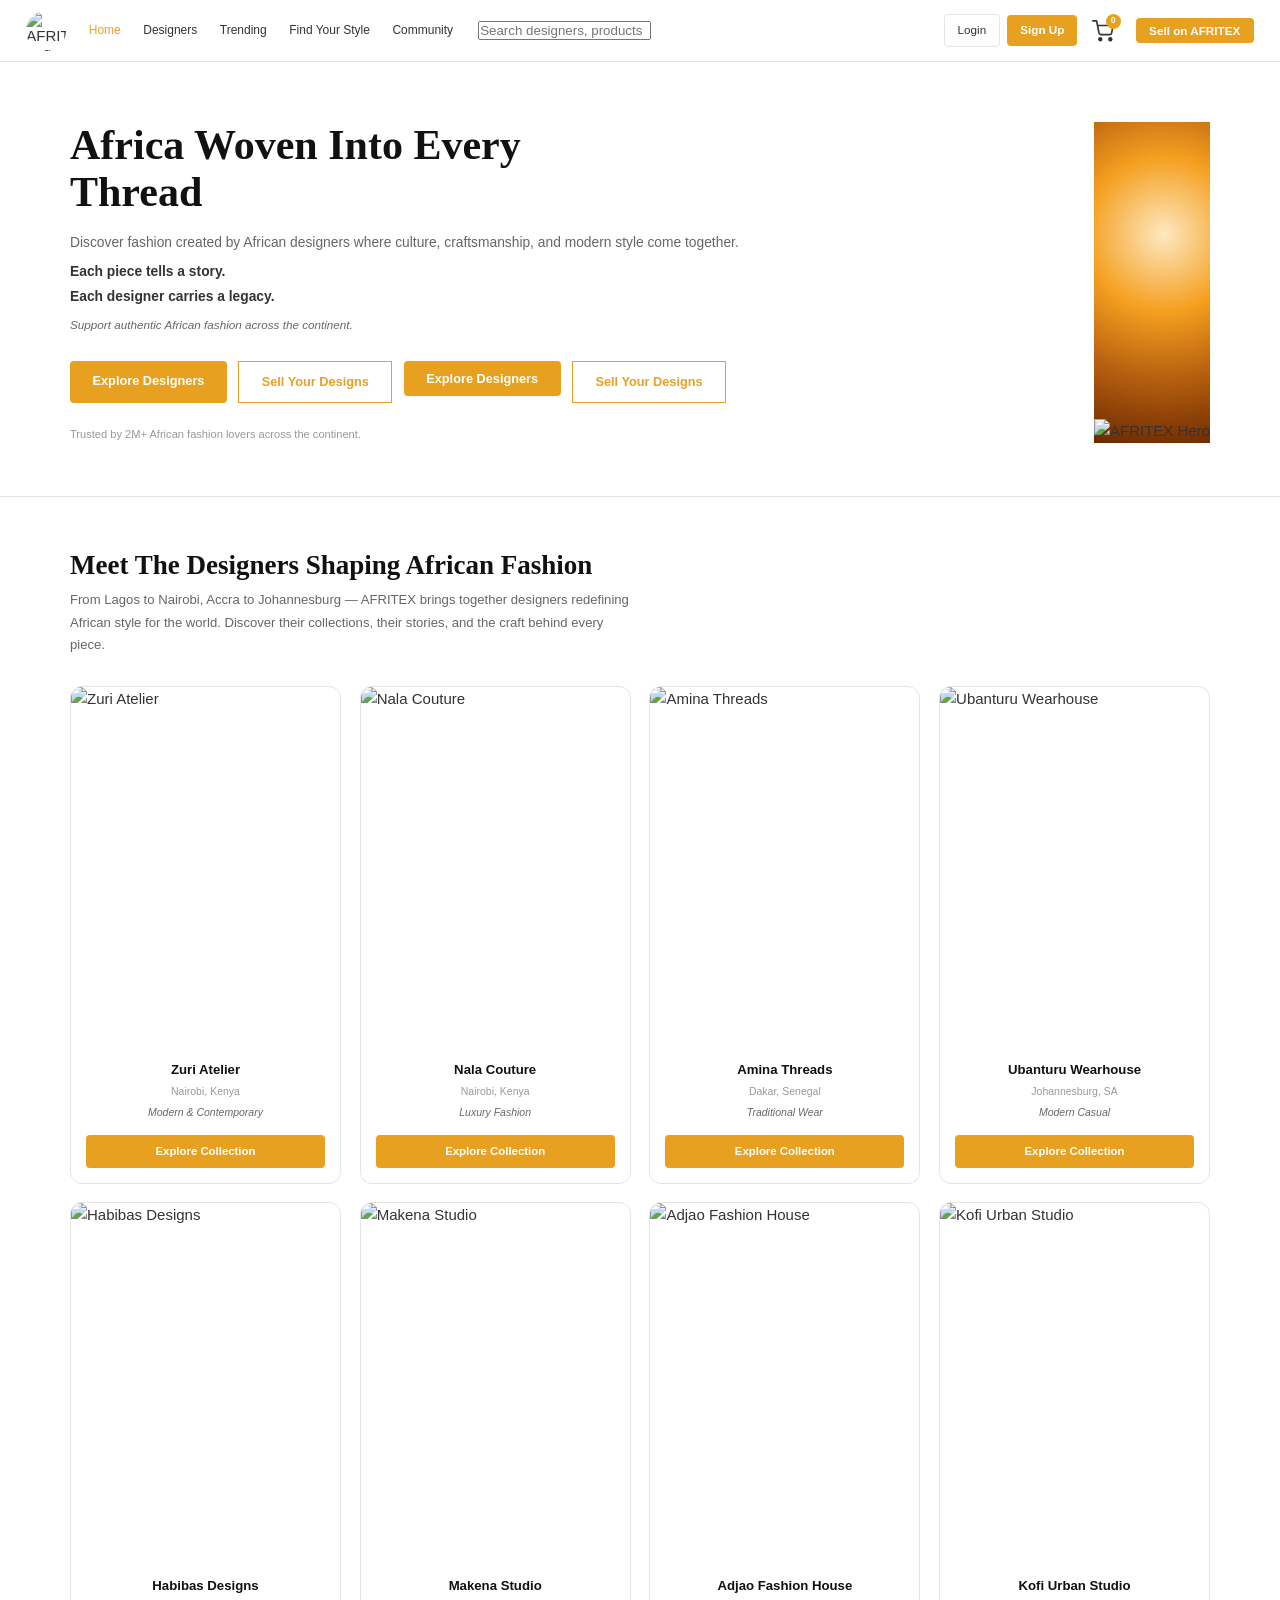
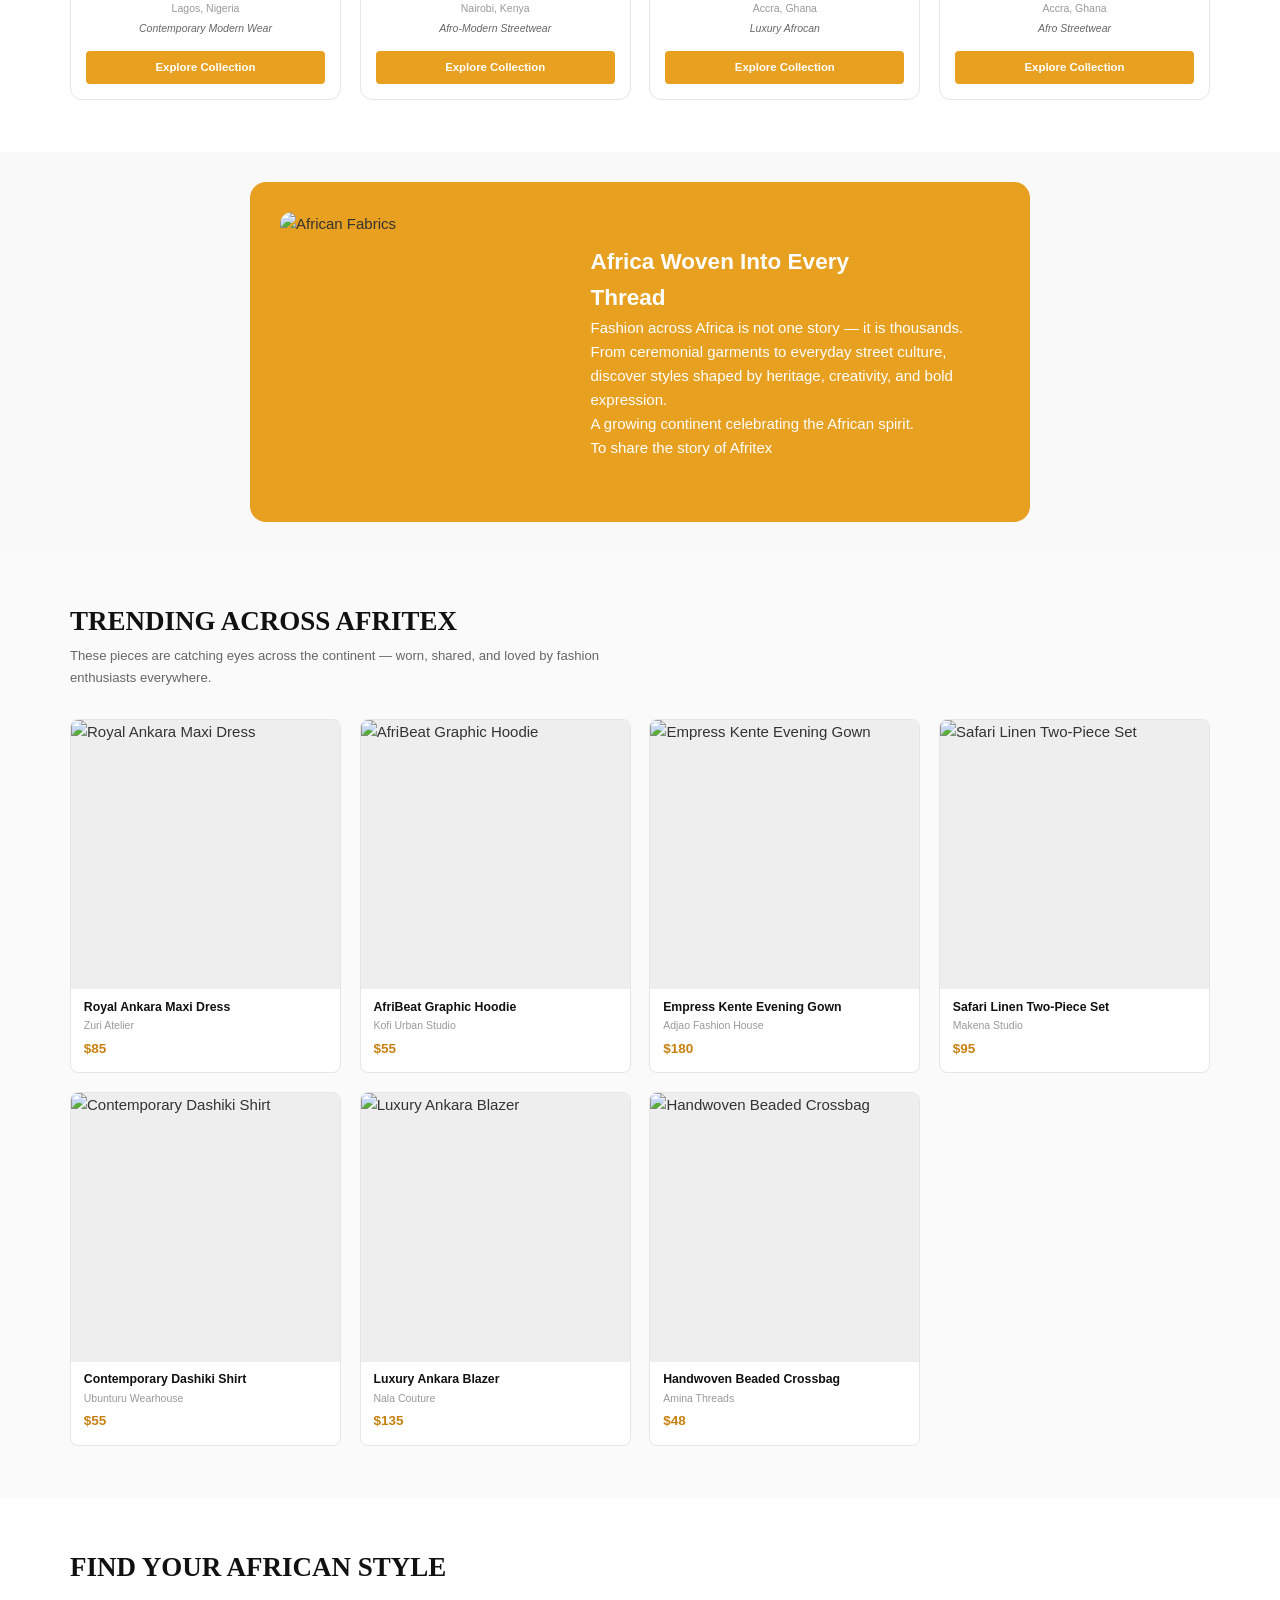
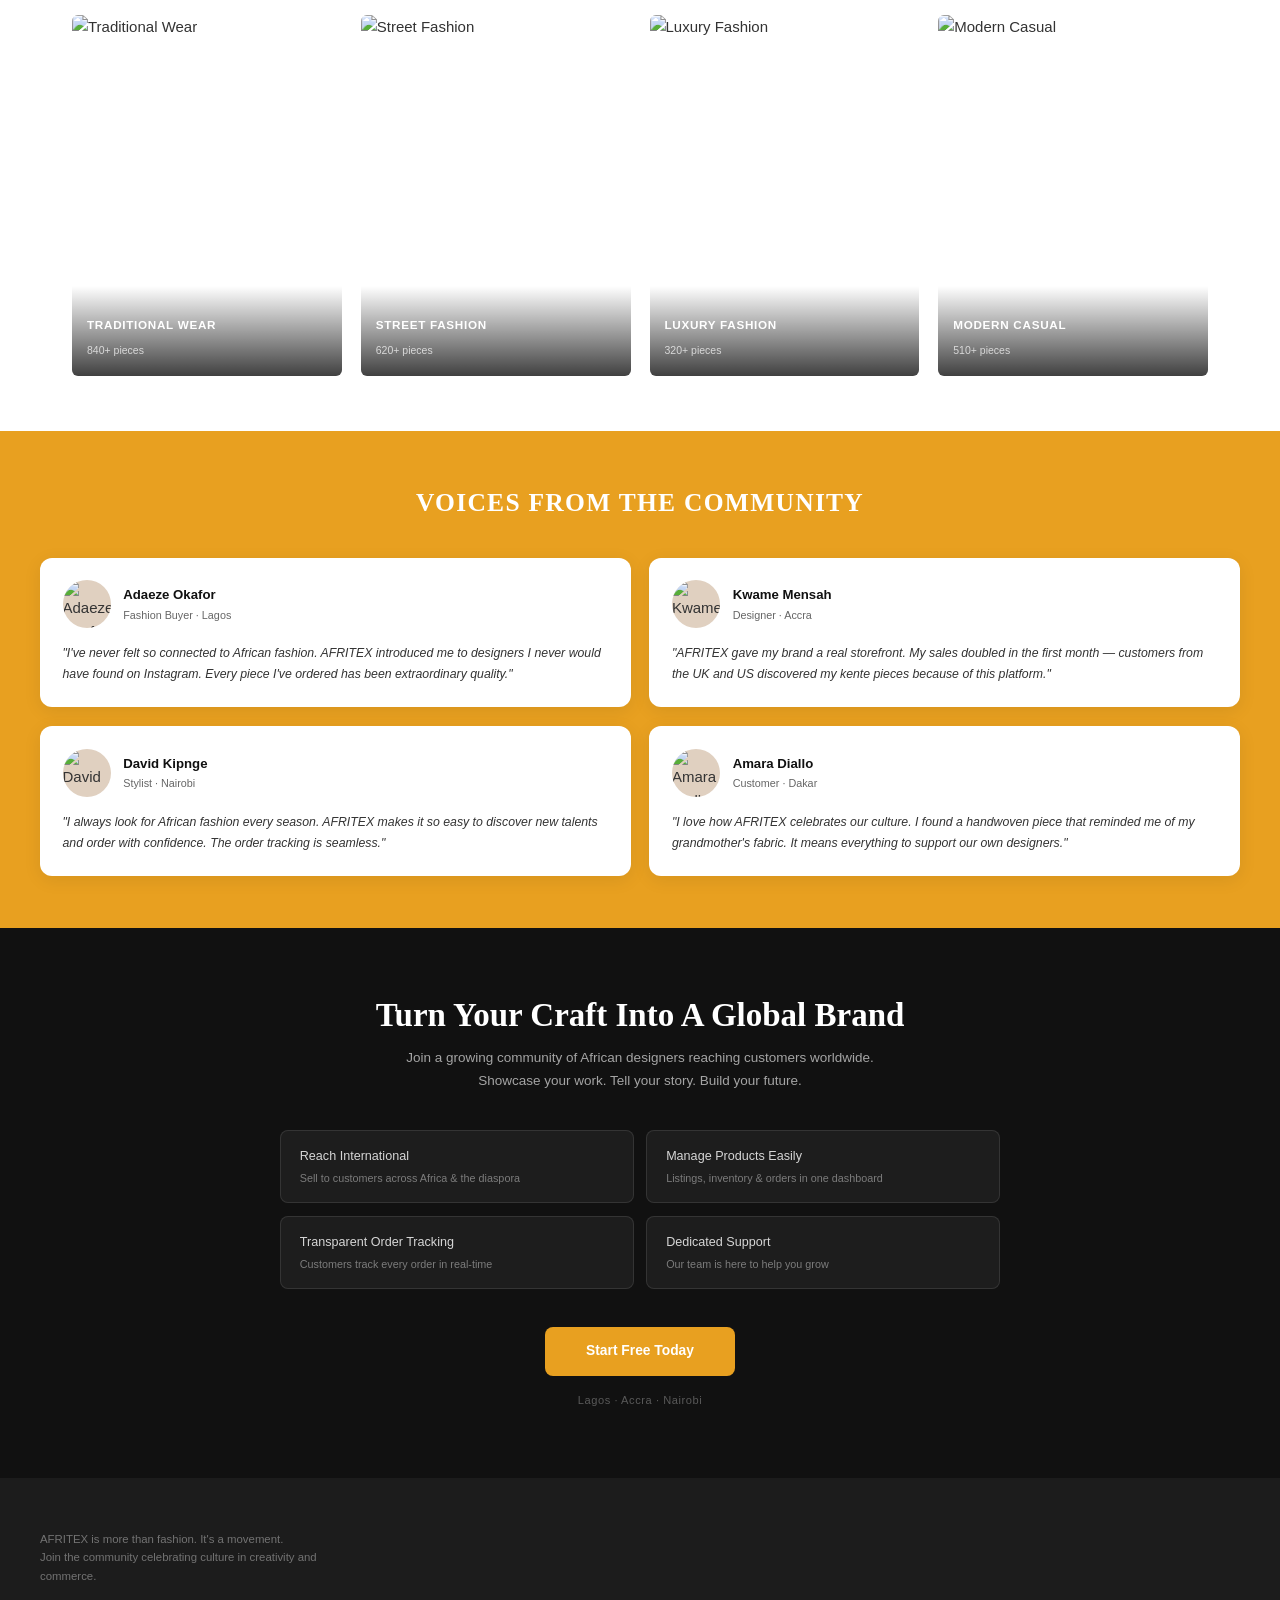
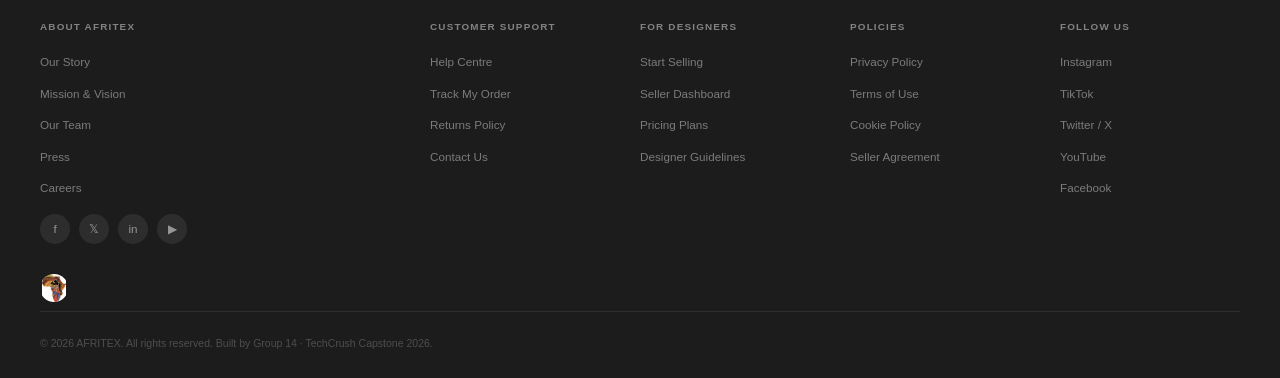
==== commit 1cb940fd: "fixed merged conflicts" ====
--- a/index.html
+++ b/index.html
@@ -194,6 +194,8 @@
       <div class="hero-actions">
         <a href="pages/customerdashboard.html" class="btn-explore">Explore Designers</a>
         <a href="../pages/designersignup.html" class="btn-sell-designs">Sell Your Designs</a>
+        <a href="pages/customer-product-page.html"><button class="btn-explore">Explore Designers</button></a>
+        <a href="pages/designerdashboard.html" class="btn-sell-designs">Sell Your Designs</a>
       </div>
       <p class="hero-stats">Trusted by 2M+ African fashion lovers across the continent.</p>
     </div>
